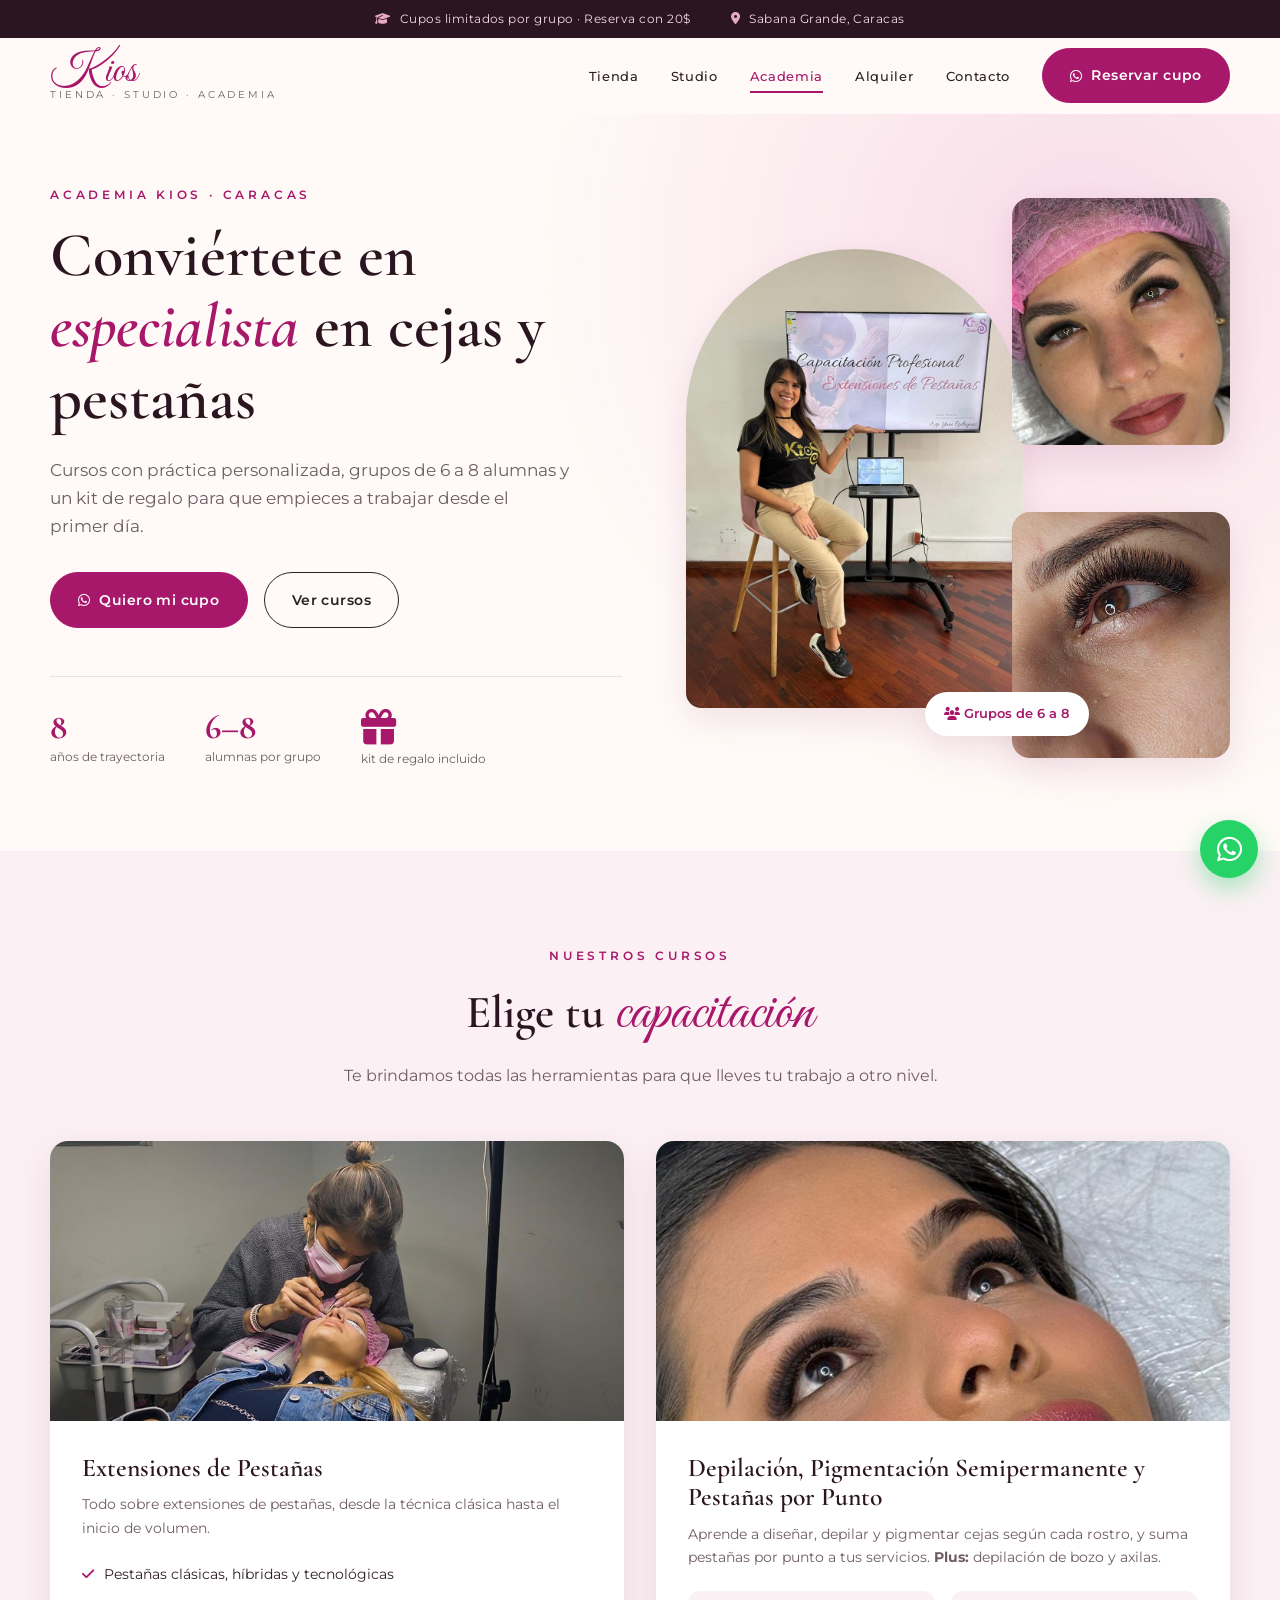
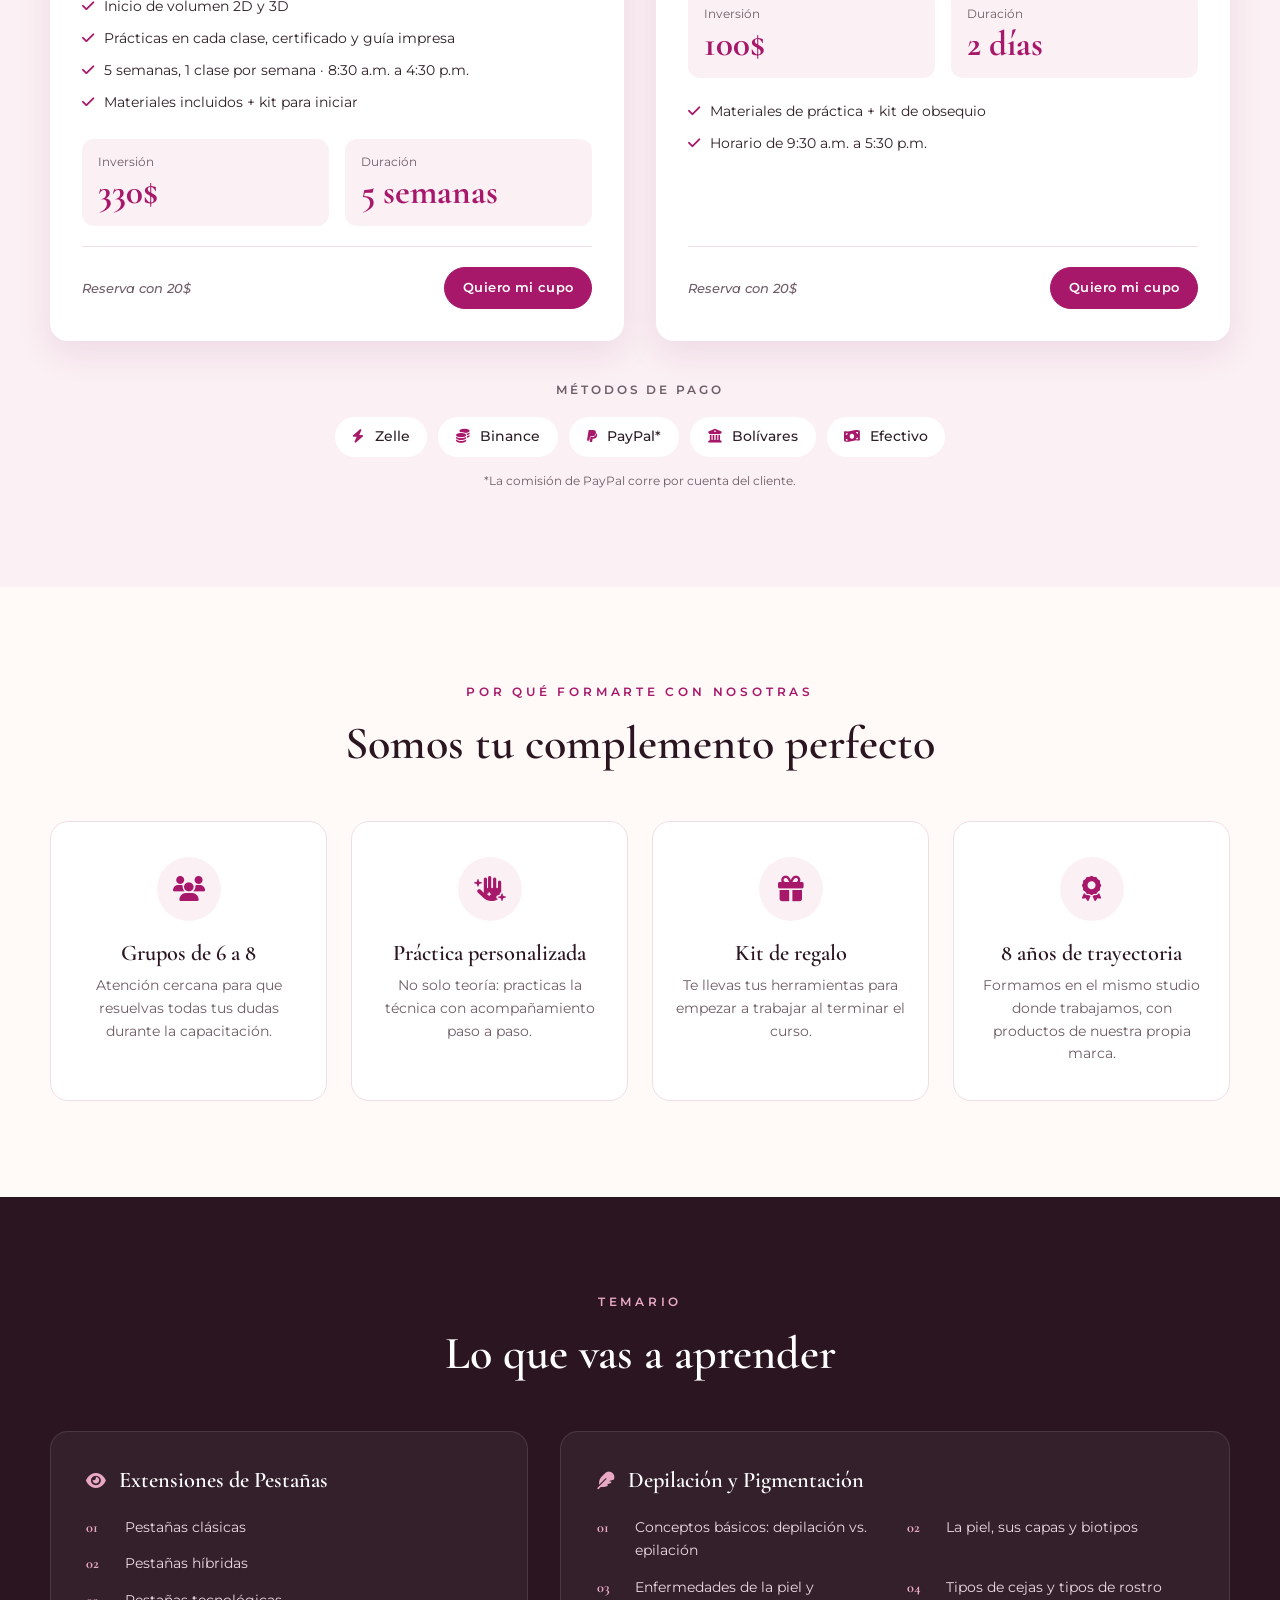
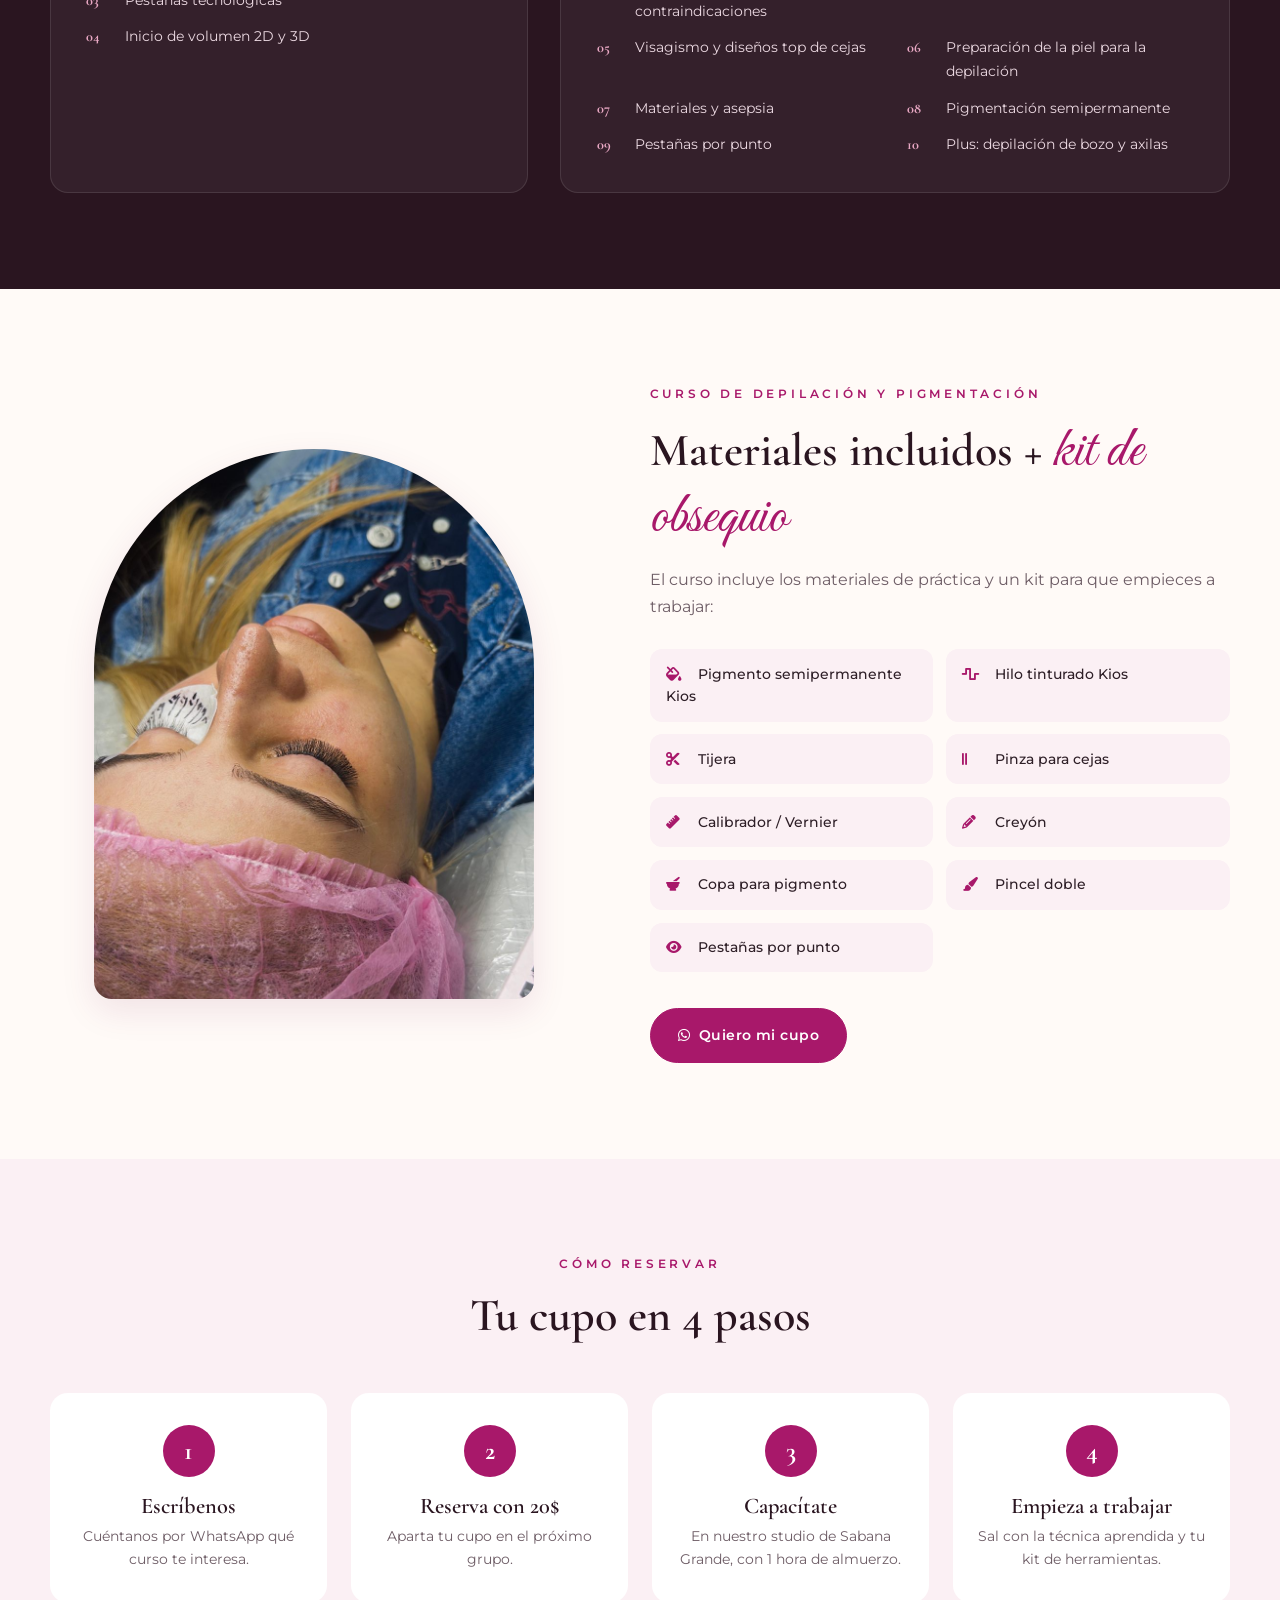
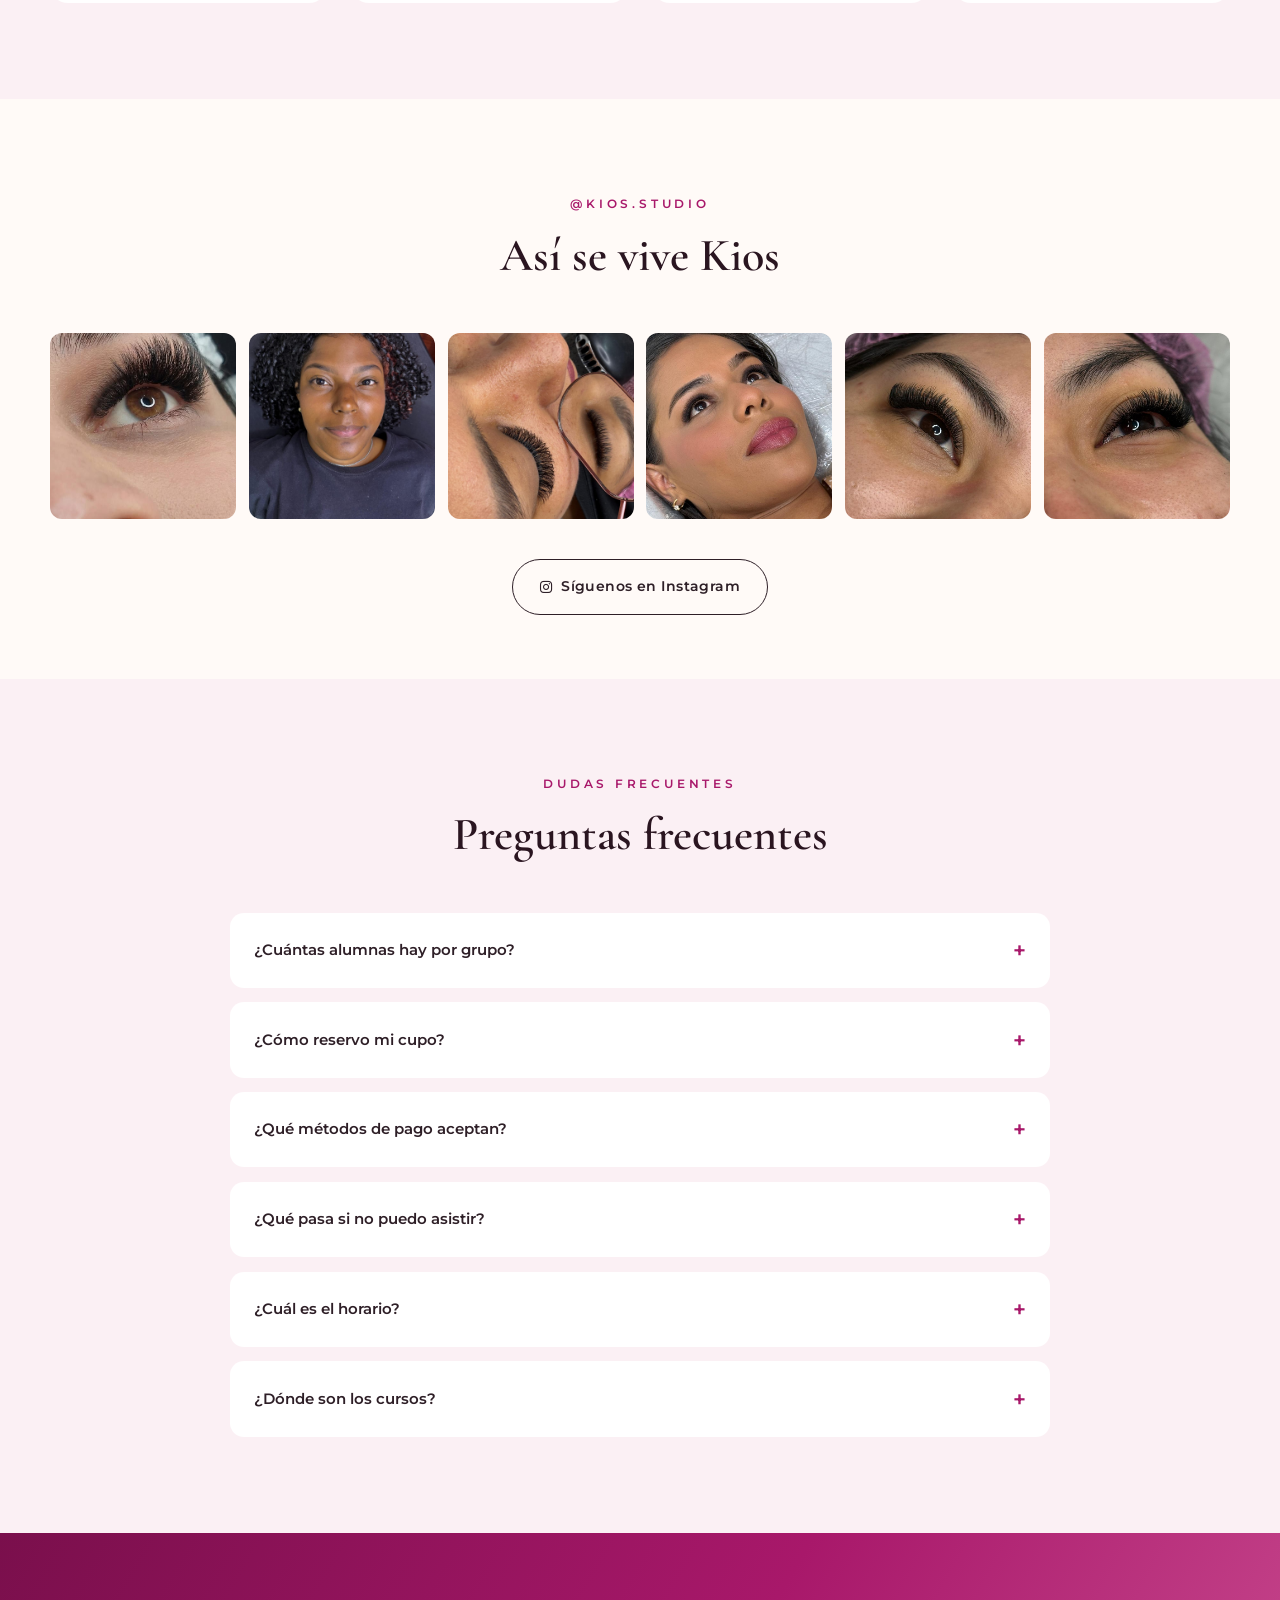
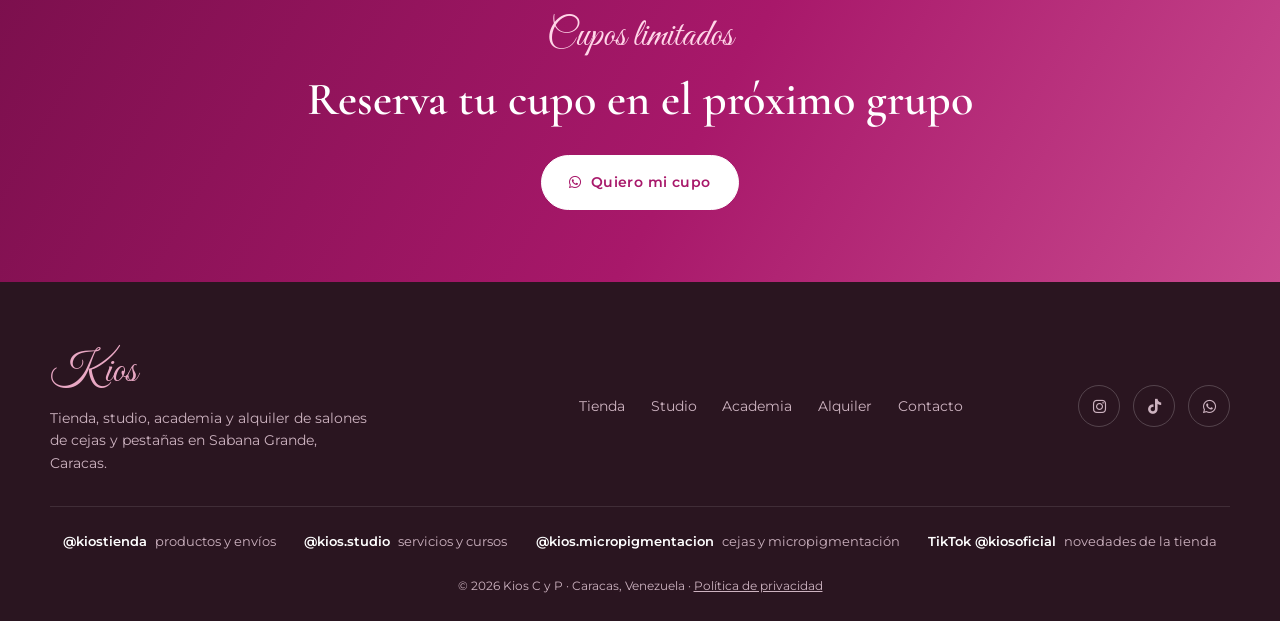
==== academia.html @ 14e06403 "Dividir la web por negocio: inicio distribuidor, tienda con catálogo, studio, academia y alquiler La" ====
<!DOCTYPE html>
<html lang="es">
<head>
  <meta charset="UTF-8" />
  <meta name="viewport" content="width=device-width, initial-scale=1.0" />
  <meta name="description" content="Academia Kios — Cursos de extensiones de pestañas, depilación y pigmentación semipermanente de cejas en Sabana Grande, Caracas. Grupos de 6 a 8 alumnas, práctica personalizada y kit de regalo." />
  <title>Academia Kios — Cursos de Cejas y Pestañas en Caracas</title>

  <!-- Google Fonts -->
  <link rel="preconnect" href="https://fonts.googleapis.com" />
  <link rel="preconnect" href="https://fonts.gstatic.com" crossorigin />
  <link href="https://fonts.googleapis.com/css2?family=Cormorant+Garamond:wght@500;600;700&family=Great+Vibes&family=Montserrat:wght@400;500;600;700&display=swap" rel="stylesheet" />

  <!-- Font Awesome -->
  <link rel="stylesheet" href="https://cdnjs.cloudflare.com/ajax/libs/font-awesome/6.5.0/css/all.min.css" />

  <link rel="stylesheet" href="css/styles.css" />
</head>
<body>

  <!-- ========== BARRA DE AVISO ========== -->
  <div class="topbar">
    <div class="container topbar__inner">
      <span><i class="fas fa-graduation-cap"></i> Cupos limitados por grupo · Reserva con 20$</span>
      <span class="topbar__hide-sm"><i class="fas fa-location-dot"></i> Sabana Grande, Caracas</span>
    </div>
  </div>

  <!-- ========== NAVBAR ========== -->
  <header class="navbar" id="navbar">
    <div class="container navbar__inner">
      <a href="index.html" class="navbar__logo" aria-label="Kios, ir al inicio">
        <span class="logo__word">Kios</span>
        <span class="logo__sub">Tienda · Studio · Academia</span>
      </a>

      <nav class="navbar__links" id="navLinks">
        <a href="tienda.html">Tienda</a>
        <a href="studio.html">Studio</a>
        <a href="academia.html" class="is-active">Academia</a>
        <a href="alquiler.html">Alquiler</a>
        <a href="index.html#contacto">Contacto</a>
      </nav>

      <a class="btn btn--primary navbar__cta" data-wa="los próximos cursos">
        <i class="fab fa-whatsapp"></i> <span>Reservar cupo</span>
      </a>

      <button class="navbar__burger" id="burger" aria-label="Abrir menú">
        <span></span><span></span><span></span>
      </button>
    </div>
  </header>

  <main>

    <!-- ========== HERO ========== -->
    <section class="hero" id="inicio">
      <div class="container hero__inner">
        <div class="hero__text reveal">
          <p class="eyebrow">Academia Kios · Caracas</p>
          <h1>Conviértete en <em>especialista</em> en cejas y pestañas</h1>
          <p class="hero__lead">Cursos con práctica personalizada, grupos de 6 a 8 alumnas y un kit de regalo para que empieces a trabajar desde el primer día.</p>
          <div class="hero__actions">
            <a class="btn btn--primary" data-wa="los próximos cursos"><i class="fab fa-whatsapp"></i> Quiero mi cupo</a>
            <a href="#cursos" class="btn btn--ghost">Ver cursos</a>
          </div>
          <ul class="hero__stats">
            <li><strong>8</strong><span>años de trayectoria</span></li>
            <li><strong>6–8</strong><span>alumnas por grupo</span></li>
            <li><strong><i class="fas fa-gift"></i></strong><span>kit de regalo incluido</span></li>
          </ul>
        </div>

        <div class="hero__media reveal">
          <img class="hero__img hero__img--main" src="assets/img/instructora.jpg" alt="Instructora de Kios en la capacitación profesional de extensiones de pestañas" />
          <img class="hero__img hero__img--top" src="assets/img/resultado-1.jpg" alt="Resultado de pestañas y cejas" />
          <img class="hero__img hero__img--bottom" src="assets/img/pestanas-1.jpg" alt="Extensiones de pestañas de volumen" />
          <span class="hero__badge"><i class="fas fa-users"></i> Grupos de 6 a 8</span>
        </div>
      </div>
    </section>

    <!-- ========== CURSOS ========== -->
    <section class="section section--blush" id="cursos">
      <div class="container">
        <div class="section__head reveal">
          <p class="eyebrow">Nuestros cursos</p>
          <h2>Elige tu <span class="script">capacitación</span></h2>
          <p class="section__lead">Te brindamos todas las herramientas para que lleves tu trabajo a otro nivel.</p>
        </div>

        <div class="courses">
          <article class="course reveal">
            <img src="assets/img/practica-pestanas.jpg" alt="Alumna practicando extensiones de pestañas" loading="lazy" />
            <div class="course__body">
              <h3>Extensiones de Pestañas</h3>
              <p>Todo sobre extensiones de pestañas, desde la técnica clásica hasta el inicio de volumen.</p>
              <ul class="checks">
                <li>Pestañas clásicas, híbridas y tecnológicas</li>
                <li>Inicio de volumen 2D y 3D</li>
                <li>Prácticas en cada clase, certificado y guía impresa</li>
                <li>5 semanas, 1 clase por semana · 8:30 a.m. a 4:30 p.m.</li>
                <li>Materiales incluidos + kit para iniciar</li>
              </ul>
              <div class="course__prices">
                <div><small>Inversión</small><strong>330$</strong></div>
                <div><small>Duración</small><strong>5 semanas</strong></div>
              </div>
              <div class="course__foot">
                <span class="price price--ask">Reserva con 20$</span>
                <a class="btn btn--primary btn--small" data-wa="el curso de Extensiones de Pestañas">Quiero mi cupo</a>
              </div>
            </div>
          </article>

          <article class="course reveal">
            <img src="assets/img/resultado-2.jpg" alt="Cejas diseñadas y pestañas por punto" loading="lazy" style="object-position: center 30%" />
            <div class="course__body">
              <h3>Depilación, Pigmentación Semipermanente y Pestañas por Punto</h3>
              <p>Aprende a diseñar, depilar y pigmentar cejas según cada rostro, y suma pestañas por punto a tus servicios. <strong>Plus:</strong> depilación de bozo y axilas.</p>
              <div class="course__prices">
                <div><small>Inversión</small><strong>100$</strong></div>
                <div><small>Duración</small><strong>2 días</strong></div>
              </div>
              <ul class="checks">
                <li>Materiales de práctica + kit de obsequio</li>
                <li>Horario de 9:30 a.m. a 5:30 p.m.</li>
              </ul>
              <div class="course__foot">
                <span class="price price--ask">Reserva con 20$</span>
                <a class="btn btn--primary btn--small" data-wa="el curso de Depilación, Pigmentación y Pestañas por punto">Quiero mi cupo</a>
              </div>
            </div>
          </article>
        </div>

        <div class="payments reveal">
          <p>Métodos de pago</p>
          <ul>
            <li><i class="fas fa-bolt"></i> Zelle</li>
            <li><i class="fas fa-coins"></i> Binance</li>
            <li><i class="fab fa-paypal"></i> PayPal*</li>
            <li><i class="fas fa-building-columns"></i> Bolívares</li>
            <li><i class="fas fa-money-bill-wave"></i> Efectivo</li>
          </ul>
          <small>*La comisión de PayPal corre por cuenta del cliente.</small>
        </div>
      </div>
    </section>

    <!-- ========== POR QUÉ KIOS ========== -->
    <section class="section" id="porque">
      <div class="container">
        <div class="section__head reveal">
          <p class="eyebrow">Por qué formarte con nosotras</p>
          <h2>Somos tu complemento perfecto</h2>
        </div>
        <div class="why">
          <div class="why__item reveal"><i class="fas fa-users"></i><h3>Grupos de 6 a 8</h3><p>Atención cercana para que resuelvas todas tus dudas durante la capacitación.</p></div>
          <div class="why__item reveal"><i class="fas fa-hand-sparkles"></i><h3>Práctica personalizada</h3><p>No solo teoría: practicas la técnica con acompañamiento paso a paso.</p></div>
          <div class="why__item reveal"><i class="fas fa-gift"></i><h3>Kit de regalo</h3><p>Te llevas tus herramientas para empezar a trabajar al terminar el curso.</p></div>
          <div class="why__item reveal"><i class="fas fa-award"></i><h3>8 años de trayectoria</h3><p>Formamos en el mismo studio donde trabajamos, con productos de nuestra propia marca.</p></div>
        </div>
      </div>
    </section>

    <!-- ========== TEMARIO ========== -->
    <section class="section section--dark" id="temario">
      <div class="container">
        <div class="section__head reveal">
          <p class="eyebrow">Temario</p>
          <h2>Lo que vas a aprender</h2>
        </div>

        <div class="syllabus">
          <div class="syllabus__col reveal">
            <h3><i class="fas fa-eye"></i> Extensiones de Pestañas</h3>
            <ol>
              <li>Pestañas clásicas</li>
              <li>Pestañas híbridas</li>
              <li>Pestañas tecnológicas</li>
              <li>Inicio de volumen 2D y 3D</li>
            </ol>
          </div>
          <div class="syllabus__col reveal">
            <h3><i class="fas fa-feather"></i> Depilación y Pigmentación</h3>
            <ol>
              <li>Conceptos básicos: depilación vs. epilación</li>
              <li>La piel, sus capas y biotipos</li>
              <li>Enfermedades de la piel y contraindicaciones</li>
              <li>Tipos de cejas y tipos de rostro</li>
              <li>Visagismo y diseños top de cejas</li>
              <li>Preparación de la piel para la depilación</li>
              <li>Materiales y asepsia</li>
              <li>Pigmentación semipermanente</li>
              <li>Pestañas por punto</li>
              <li>Plus: depilación de bozo y axilas</li>
            </ol>
          </div>
        </div>
      </div>
    </section>

    <!-- ========== KIT DE REGALO ========== -->
    <section class="section" id="kit">
      <div class="container split">
        <div class="split__media reveal">
          <img src="assets/img/pestanas-aplicacion.jpg" alt="Aplicación de extensiones de pestañas" loading="lazy" />
        </div>
        <div class="split__text reveal">
          <p class="eyebrow">Curso de Depilación y Pigmentación</p>
          <h2>Materiales incluidos + <span class="script">kit de obsequio</span></h2>
          <p class="section__lead">El curso incluye los materiales de práctica y un kit para que empieces a trabajar:</p>
          <ul class="kit">
            <li><i class="fas fa-fill-drip"></i> Pigmento semipermanente Kios</li>
            <li><i class="fas fa-wave-square"></i> Hilo tinturado Kios</li>
            <li><i class="fas fa-scissors"></i> Tijera</li>
            <li><i class="fas fa-grip-lines-vertical"></i> Pinza para cejas</li>
            <li><i class="fas fa-ruler"></i> Calibrador / Vernier</li>
            <li><i class="fas fa-pencil"></i> Creyón</li>
            <li><i class="fas fa-mortar-pestle"></i> Copa para pigmento</li>
            <li><i class="fas fa-paintbrush"></i> Pincel doble</li>
            <li><i class="fas fa-eye"></i> Pestañas por punto</li>
          </ul>
          <a class="btn btn--primary" data-wa="el curso de Depilación, Pigmentación y Pestañas por punto"><i class="fab fa-whatsapp"></i> Quiero mi cupo</a>
        </div>
      </div>
    </section>

    <!-- ========== CÓMO RESERVAR ========== -->
    <section class="section section--blush" id="reservar">
      <div class="container">
        <div class="section__head reveal">
          <p class="eyebrow">Cómo reservar</p>
          <h2>Tu cupo en 4 pasos</h2>
        </div>
        <ol class="steps">
          <li class="reveal"><span>1</span><h3>Escríbenos</h3><p>Cuéntanos por WhatsApp qué curso te interesa.</p></li>
          <li class="reveal"><span>2</span><h3>Reserva con 20$</h3><p>Aparta tu cupo en el próximo grupo.</p></li>
          <li class="reveal"><span>3</span><h3>Capacítate</h3><p>En nuestro studio de Sabana Grande, con 1 hora de almuerzo.</p></li>
          <li class="reveal"><span>4</span><h3>Empieza a trabajar</h3><p>Sal con la técnica aprendida y tu kit de herramientas.</p></li>
        </ol>
      </div>
    </section>

    <!-- ========== GALERÍA ========== -->
    <section class="section section--tight" id="galeria">
      <div class="container">
        <div class="section__head reveal">
          <p class="eyebrow">@kios.studio</p>
          <h2>Así se vive Kios</h2>
        </div>
        <div class="gallery">
          <img src="assets/img/pestanas-2.jpg" alt="Extensiones de pestañas de volumen" loading="lazy" />
          <img src="assets/img/resultado-cejas.jpg" alt="Resultado de diseño de cejas" loading="lazy" />
          <img src="assets/img/pestanas-espejo.jpg" alt="Clienta viendo su resultado en el espejo" loading="lazy" />
          <img src="assets/img/resultado-2.jpg" alt="Resultado de cejas y pestañas" loading="lazy" />
          <img src="assets/img/pestanas-3.jpg" alt="Extensiones de pestañas" loading="lazy" />
          <img src="assets/img/pestanas-4.jpg" alt="Extensiones de pestañas efecto natural" loading="lazy" />
        </div>
        <div class="gallery__cta reveal">
          <a href="https://www.instagram.com/kios.studio/" target="_blank" rel="noopener" class="btn btn--ghost"><i class="fab fa-instagram"></i> Síguenos en Instagram</a>
        </div>
      </div>
    </section>

    <!-- ========== FAQ ========== -->
    <section class="section section--blush" id="faq">
      <div class="container container--narrow">
        <div class="section__head reveal">
          <p class="eyebrow">Dudas frecuentes</p>
          <h2>Preguntas frecuentes</h2>
        </div>
        <div class="faq">
          <details class="reveal">
            <summary>¿Cuántas alumnas hay por grupo?</summary>
            <p>Trabajamos con grupos de 6 a 8 alumnas. Ambos cursos incluyen materiales y kit.</p>
          </details>
          <details class="reveal">
            <summary>¿Cómo reservo mi cupo?</summary>
            <p>Escríbenos por WhatsApp y aparta tu cupo con 20$.</p>
          </details>
          <details class="reveal">
            <summary>¿Qué métodos de pago aceptan?</summary>
            <p>Zelle, Binance, PayPal (la comisión corre por cuenta del cliente), bolívares y efectivo.</p>
          </details>
          <details class="reveal">
            <summary>¿Qué pasa si no puedo asistir?</summary>
            <p>Tu curso se reprograma para la próxima capacitación. No hay devoluciones de la reserva.</p>
          </details>
          <details class="reveal">
            <summary>¿Cuál es el horario?</summary>
            <p>Extensiones de pestañas: de 8:30 a.m. a 4:30 p.m. Depilación y pigmentación: de 9:30 a.m. a 5:30 p.m. Ambos con 1 hora de almuerzo.</p>
          </details>
          <details class="reveal">
            <summary>¿Dónde son los cursos?</summary>
            <p>En Kios Studio: Centro Profesional del Este, Piso 9, Ofic. 96, Sabana Grande, Caracas.</p>
          </details>
        </div>
      </div>
    </section>

    <!-- ========== CTA FINAL ========== -->
    <section class="promo">
      <div class="container promo__inner reveal">
        <p class="script">Cupos limitados</p>
        <h2>Reserva tu cupo en el próximo grupo</h2>
        <a class="btn btn--light" data-wa="los próximos cursos"><i class="fab fa-whatsapp"></i> Quiero mi cupo</a>
      </div>
    </section>

  </main>

  <!-- ========== FOOTER ========== -->
  <footer class="footer">
    <div class="container footer__inner">
      <div>
        <span class="logo__word logo__word--light">Kios</span>
        <p>Tienda, studio, academia y alquiler de salones de cejas y pestañas en Sabana Grande, Caracas.</p>
      </div>
      <nav class="footer__links">
        <a href="tienda.html">Tienda</a>
        <a href="studio.html">Studio</a>
        <a href="academia.html">Academia</a>
        <a href="alquiler.html">Alquiler</a>
        <a href="index.html#contacto">Contacto</a>
      </nav>
      <div class="footer__social">
        <a href="https://www.instagram.com/kiostienda/" target="_blank" rel="noopener" aria-label="Instagram de la tienda"><i class="fab fa-instagram"></i></a>
        <a href="https://www.tiktok.com/@kiosoficial" target="_blank" rel="noopener" aria-label="TikTok"><i class="fab fa-tiktok"></i></a>
        <a href="https://wa.me/582127624461" target="_blank" rel="noopener" aria-label="WhatsApp"><i class="fab fa-whatsapp"></i></a>
      </div>
    </div>
    <ul class="footer__accounts">
      <li><a href="https://www.instagram.com/kiostienda/" target="_blank" rel="noopener">@kiostienda</a> productos y envíos</li>
      <li><a href="https://www.instagram.com/kios.studio/" target="_blank" rel="noopener">@kios.studio</a> servicios y cursos</li>
      <li><a href="https://www.instagram.com/kios.micropigmentacion/" target="_blank" rel="noopener">@kios.micropigmentacion</a> cejas y micropigmentación</li>
      <li><a href="https://www.tiktok.com/@kiosoficial" target="_blank" rel="noopener">TikTok @kiosoficial</a> novedades de la tienda</li>
    </ul>
    <p class="footer__copy">© <span id="year"></span> Kios C y P · Caracas, Venezuela · <a href="privacidad.html">Política de privacidad</a></p>
  </footer>

  <!-- ========== WHATSAPP FLOTANTE ========== -->
  <a class="wa-float" data-wa="los próximos cursos" aria-label="Escríbenos por WhatsApp">
    <i class="fab fa-whatsapp"></i>
  </a>

  <script src="js/main.js"></script>
</body>
</html>
---- css/styles.css ----
/* ========== VARIABLES ========== */
:root {
  --magenta: #a8186a;
  --magenta-dark: #7a0f4c;
  --rosa: #e9a8c4;
  --blush: #fbf0f4;
  --crema: #fffaf7;
  --oro: #c4a062;
  --texto: #2e1f27;
  --gris: #6e5d66;
  --borde: #f0dde6;
  --oscuro: #2a1520;

  --font-title: 'Cormorant Garamond', Georgia, serif;
  --font-body: 'Montserrat', system-ui, sans-serif;
  --font-script: 'Great Vibes', cursive;

  --radius: 18px;
  --shadow: 0 12px 34px rgba(122, 15, 76, .10);
}

/* ========== BASE ========== */
*, *::before, *::after { box-sizing: border-box; margin: 0; padding: 0; }
html { scroll-behavior: smooth; scroll-padding-top: 90px; }
body { font-family: var(--font-body); color: var(--texto); background: var(--crema); line-height: 1.65; font-size: 15px; overflow-x: hidden; }
img { max-width: 100%; display: block; }
a { color: inherit; text-decoration: none; cursor: pointer; }
ul { list-style: none; }

.container { width: min(1180px, 100% - 32px); margin-inline: auto; }
.container--narrow { width: min(820px, 100% - 32px); }

h1, h2, h3 { font-family: var(--font-title); font-weight: 600; line-height: 1.15; color: var(--oscuro); }
h1 { font-size: clamp(2.4rem, 5vw, 3.9rem); }
h2 { font-size: clamp(2rem, 3.6vw, 2.9rem); }
h3 { font-size: 1.4rem; }
h1 em { font-style: italic; color: var(--magenta); }

.eyebrow { font-size: .74rem; font-weight: 600; letter-spacing: .32em; text-transform: uppercase; color: var(--magenta); margin-bottom: .9rem; }
.script { font-family: var(--font-script); font-weight: 400; color: var(--magenta); font-size: 1.25em; }

/* ========== BOTONES ========== */
.btn { display: inline-flex; align-items: center; justify-content: center; gap: .55rem; padding: .95rem 1.7rem; border-radius: 999px; font-weight: 600; font-size: .88rem; letter-spacing: .03em; border: 1.5px solid var(--magenta); color: var(--magenta); background: transparent; transition: all .25s ease; white-space: nowrap; }
.btn:hover { background: var(--magenta); color: #fff; }
.btn--primary { background: var(--magenta); color: #fff; }
.btn--primary:hover { background: var(--magenta-dark); border-color: var(--magenta-dark); }
.btn--ghost { border-color: var(--texto); color: var(--texto); }
.btn--ghost:hover { background: var(--texto); border-color: var(--texto); }
.btn--light { background: #fff; color: var(--magenta); border-color: #fff; }
.btn--light:hover { background: transparent; color: #fff; }
.btn--small { padding: .6rem 1.1rem; font-size: .8rem; }

/* ========== TOPBAR ========== */
.topbar { background: var(--oscuro); color: #f6dbe7; font-size: .76rem; letter-spacing: .04em; }
.topbar__inner { display: flex; justify-content: center; gap: 2.5rem; padding: .55rem 0; }
.topbar i { color: var(--rosa); margin-right: .35rem; }

/* ========== NAVBAR ========== */
.navbar { position: sticky; top: 0; z-index: 50; background: rgba(255, 250, 247, .92); backdrop-filter: blur(10px); transition: box-shadow .3s; }
.navbar.is-scrolled { box-shadow: 0 6px 24px rgba(42, 21, 32, .08); }
.navbar__inner { display: flex; align-items: center; gap: 2rem; height: 76px; }
.navbar__logo { display: flex; flex-direction: column; line-height: 1; }
.logo__word { font-family: var(--font-script); font-size: 2.6rem; color: var(--magenta); }
.logo__word--light { color: var(--rosa); }
.logo__sub { font-size: .6rem; letter-spacing: .3em; text-transform: uppercase; color: var(--gris); margin-top: -.2rem; }
.navbar__links { display: flex; gap: 2rem; margin-left: auto; }
.navbar__links a { font-size: .84rem; font-weight: 500; letter-spacing: .05em; position: relative; }
.navbar__links a::after { content: ''; position: absolute; left: 0; bottom: -6px; width: 0; height: 1.5px; background: var(--magenta); transition: width .25s; }
.navbar__links a:hover::after { width: 100%; }
.navbar__burger { display: none; background: none; border: 0; cursor: pointer; padding: 6px; }
.navbar__burger span { display: block; width: 24px; height: 2px; background: var(--texto); margin: 5px 0; transition: .3s; }

/* ========== HERO ========== */
.hero { padding: 4.5rem 0 5rem; background: radial-gradient(circle at 85% 20%, #f8dce8 0, transparent 45%), var(--crema); }
.hero__inner { display: grid; grid-template-columns: 1.05fr 1fr; gap: 4rem; align-items: center; }
.hero__lead { font-size: 1.05rem; color: var(--gris); margin: 1.4rem 0 2rem; max-width: 520px; }
.hero__actions { display: flex; gap: 1rem; flex-wrap: wrap; }
.hero__stats { display: flex; gap: 2.5rem; margin-top: 3rem; padding-top: 2rem; border-top: 1px solid var(--borde); }
.hero__stats strong { display: block; font-family: var(--font-title); font-size: 2.2rem; color: var(--magenta); line-height: 1; }
.hero__stats span { font-size: .78rem; color: var(--gris); }

.hero__media { position: relative; height: 560px; }
.hero__img { position: absolute; object-fit: cover; border-radius: var(--radius); box-shadow: var(--shadow); }
.hero__img--main { width: 62%; height: 82%; left: 0; top: 9%; border-radius: 200px 200px var(--radius) var(--radius); }
.hero__img--top { width: 40%; height: 44%; right: 0; top: 0; }
.hero__img--bottom { width: 40%; height: 44%; right: 0; bottom: 0; }
.hero__badge { position: absolute; left: 44%; bottom: 4%; background: #fff; padding: .7rem 1.2rem; border-radius: 999px; font-weight: 600; font-size: .82rem; box-shadow: var(--shadow); color: var(--magenta); }

/* ========== SECCIONES ========== */
.section { padding: 6rem 0; }
.section--tight { padding-bottom: 4rem; }
.section--blush { background: var(--blush); }
.section--dark { background: var(--oscuro); color: #ecd9e2; }
.section--dark h2, .section--dark h3 { color: #fff; }
.section--dark .eyebrow { color: var(--rosa); }
.section__head { text-align: center; max-width: 680px; margin: 0 auto 3.2rem; }
.section__lead { color: var(--gris); margin-top: 1rem; font-size: 1rem; }
.section--dark .section__lead { color: #cdb3c0; }

/* ========== PROMO / CTA ========== */
.promo { background: linear-gradient(120deg, var(--magenta-dark), var(--magenta) 55%, #c94a8f); color: #fff; padding: 4.5rem 0; text-align: center; }
.promo .script { color: #ffd6e8; font-size: 2.4rem; }
.promo h2 { color: #fff; margin: .3rem 0 1.8rem; }

/* ========== SPLIT (kit) ========== */
.split { display: grid; grid-template-columns: 1fr 1.1fr; gap: 4.5rem; align-items: center; }
.split__media img { width: 100%; max-width: 440px; margin-inline: auto; aspect-ratio: 4 / 5; object-fit: cover; border-radius: 220px 220px var(--radius) var(--radius); box-shadow: var(--shadow); object-position: center 15%; }
.split__text .section__lead { margin-bottom: 1.8rem; }

.kit { display: grid; grid-template-columns: repeat(2, 1fr); gap: .8rem; margin-bottom: 2.2rem; }
.kit li { background: var(--blush); border-radius: 12px; padding: .85rem 1rem; font-weight: 500; font-size: .86rem; }
.kit i { color: var(--magenta); width: 22px; margin-right: .4rem; }

/* ========== CURSOS ========== */
.courses { display: grid; grid-template-columns: repeat(2, 1fr); gap: 2rem; }
.course { background: #fff; border-radius: var(--radius); overflow: hidden; display: flex; flex-direction: column; box-shadow: var(--shadow); }
.course img { width: 100%; height: 280px; object-fit: cover; }
.course__body { padding: 2rem; display: flex; flex-direction: column; flex: 1; }
.course__body h3 { font-size: 1.6rem; }
.course__body > p { margin: .7rem 0 1.3rem; font-size: .9rem; color: var(--gris); }
.checks { display: grid; gap: .5rem; margin-bottom: 1.5rem; font-size: .88rem; }
.checks li::before { content: '\f00c'; font-family: 'Font Awesome 6 Free'; font-weight: 900; color: var(--magenta); margin-right: .6rem; }
.course__prices { display: flex; gap: 1rem; margin-bottom: 1.3rem; }
.course__prices div { flex: 1; background: var(--blush); border-radius: 12px; padding: .9rem 1rem; }
.course__prices small { display: block; font-size: .74rem; color: var(--gris); }
.course__prices strong { font-family: var(--font-title); font-size: 2.2rem; color: var(--magenta); line-height: 1.1; }
.course__foot { margin-top: auto; display: flex; align-items: center; justify-content: space-between; gap: 1rem; padding-top: 1.2rem; border-top: 1px solid var(--borde); }
.price--ask { font-weight: 500; color: var(--gris); font-size: .84rem; font-style: italic; }

.payments { margin-top: 2.5rem; text-align: center; }
.payments p { font-size: .74rem; font-weight: 600; letter-spacing: .25em; text-transform: uppercase; color: var(--gris); margin-bottom: 1rem; }
.payments ul { display: flex; flex-wrap: wrap; justify-content: center; gap: .7rem; }
.payments li { background: #fff; border-radius: 999px; padding: .55rem 1.1rem; font-size: .85rem; font-weight: 500; }
.payments i { color: var(--magenta); margin-right: .4rem; }
.payments small { display: block; margin-top: .9rem; font-size: .76rem; color: var(--gris); }

/* ========== TEMARIO ========== */
.syllabus { display: grid; grid-template-columns: 1fr 1.4fr; gap: 2rem; }
.syllabus__col { background: rgba(255, 255, 255, .05); border: 1px solid rgba(255, 255, 255, .1); border-radius: var(--radius); padding: 2.2rem; }
.syllabus__col h3 { margin-bottom: 1.4rem; }
.syllabus__col h3 i { color: var(--rosa); font-size: 1.1rem; margin-right: .5rem; }
.syllabus ol { counter-reset: tema; display: grid; gap: .8rem; list-style: none; }
.syllabus__col:last-child ol { grid-template-columns: repeat(2, 1fr); column-gap: 1.5rem; }
.syllabus li { counter-increment: tema; display: flex; gap: .8rem; font-size: .9rem; }
.syllabus li::before { content: counter(tema, decimal-leading-zero); font-family: var(--font-title); font-weight: 700; color: var(--rosa); min-width: 1.6rem; }

/* ========== PASOS ========== */
.steps { display: grid; grid-template-columns: repeat(4, 1fr); gap: 1.5rem; list-style: none; }
.steps li { background: #fff; border-radius: var(--radius); padding: 2rem 1.5rem; text-align: center; }
.steps span { display: grid; place-items: center; width: 52px; height: 52px; margin: 0 auto 1rem; border-radius: 50%; background: var(--magenta); color: #fff; font-family: var(--font-title); font-size: 1.6rem; font-weight: 700; }
.steps h3 { margin-bottom: .4rem; }
.steps p { font-size: .86rem; color: var(--gris); }

/* ========== TAMBIÉN EN KIOS ========== */
#tambien .section__head { margin-bottom: 1.6rem; }
.extras { display: grid; grid-template-columns: repeat(3, 1fr); gap: 1.2rem; }
.extra { display: flex; gap: 1rem; align-items: center; padding: 1.3rem 1.4rem; border: 1px solid var(--borde); border-radius: var(--radius); background: #fff; transition: border-color .25s; }
.extra:hover { border-color: var(--magenta); }
.extra i { font-size: 1.3rem; color: var(--magenta); }
.extra h3 { font-size: 1.15rem; }
.extra p { font-size: .8rem; color: var(--gris); }

/* ========== POR QUÉ ========== */
.why { display: grid; grid-template-columns: repeat(4, 1fr); gap: 1.5rem; }
.why__item { text-align: center; padding: 2.2rem 1.4rem; border: 1px solid var(--borde); border-radius: var(--radius); background: #fff; }
.why__item i { font-size: 1.6rem; color: var(--magenta); background: var(--blush); width: 64px; height: 64px; display: grid; place-items: center; border-radius: 50%; margin: 0 auto 1.2rem; }
.why__item h3 { margin-bottom: .5rem; }
.why__item p { font-size: .86rem; color: var(--gris); }

/* ========== GALERÍA ========== */
.gallery { display: grid; grid-template-columns: repeat(6, 1fr); gap: .8rem; }
.gallery img { width: 100%; aspect-ratio: 1; object-fit: cover; border-radius: 12px; transition: opacity .3s; }
.gallery img:hover { opacity: .85; }
.gallery__cta { text-align: center; margin-top: 2.5rem; }

/* ========== FAQ ========== */
.faq { display: grid; gap: .9rem; }
.faq details { background: #fff; border-radius: 14px; padding: 1.2rem 1.5rem; }
.faq summary { cursor: pointer; font-weight: 600; list-style: none; display: flex; justify-content: space-between; align-items: center; gap: 1rem; }
.faq summary::-webkit-details-marker { display: none; }
.faq summary::after { content: '+'; font-size: 1.4rem; color: var(--magenta); transition: transform .3s; }
.faq details[open] summary::after { transform: rotate(45deg); }
.faq details p { margin-top: .8rem; color: var(--gris); font-size: .9rem; }

/* ========== ALQUILER ========== */
.rental { display: grid; grid-template-columns: 1fr 1.35fr; gap: 3rem; align-items: start; }
.rental__side img { width: 100%; aspect-ratio: 16 / 9; object-fit: cover; border-radius: var(--radius); margin-bottom: 1rem; box-shadow: var(--shadow); }
.rental__label { font-size: .74rem; font-weight: 600; letter-spacing: .25em; text-transform: uppercase; color: var(--magenta); margin: 1.5rem 0 .9rem; }
.rental__includes { display: grid; grid-template-columns: repeat(2, 1fr); gap: .6rem .8rem; font-size: .88rem; }
.rental__includes i { color: var(--magenta); width: 22px; margin-right: .3rem; }
.rental__side small { display: block; margin-top: .9rem; font-size: .75rem; color: var(--gris); }
.rates { background: #fff; border-radius: var(--radius); padding: .6rem 1.8rem 1.2rem; box-shadow: var(--shadow); }
.rates__group { font-size: .72rem; font-weight: 600; letter-spacing: .22em; text-transform: uppercase; color: var(--magenta); margin: 1.3rem 0 .3rem; }
.rate { display: flex; align-items: center; justify-content: space-between; gap: 1rem; padding: .7rem 0; border-bottom: 1px solid var(--borde); transition: color .2s; }
.rate strong { display: block; font-size: .95rem; font-weight: 600; }
.rate span { font-size: .78rem; color: var(--gris); }
.rate b { font-family: var(--font-title); font-size: 1.6rem; color: var(--magenta); white-space: nowrap; }
.rate:hover strong { color: var(--magenta); }
.rental__terms { margin-top: 2.5rem; }
.rental__terms ul { display: grid; gap: .55rem; margin-top: 1rem; font-size: .88rem; color: var(--gris); }
.rental__terms strong { color: var(--texto); }

/* ========== CONTACTO ========== */
.contact { display: grid; grid-template-columns: 1fr 1.1fr; gap: 4rem; align-items: center; }
.contact__list { display: grid; gap: 1.4rem; margin: 2rem 0 2.2rem; }
.contact__list li { display: flex; gap: 1rem; }
.contact__list i { color: var(--magenta); font-size: 1.15rem; width: 24px; margin-top: .2rem; }
.contact__list strong { display: block; font-size: .78rem; letter-spacing: .12em; text-transform: uppercase; }
.contact__list span, .contact__list a { display: block; color: var(--gris); font-size: .92rem; }
.contact__list a:hover { color: var(--magenta); }
.contact__map iframe { width: 100%; height: 460px; border: 0; border-radius: var(--radius); box-shadow: var(--shadow); }

/* ========== FOOTER ========== */
.footer { background: var(--oscuro); color: #cdb3c0; padding: 3.5rem 0 1.5rem; }
.footer__inner { display: grid; grid-template-columns: 1.5fr 2fr auto; gap: 2rem; align-items: center; padding-bottom: 2rem; border-bottom: 1px solid rgba(255, 255, 255, .1); }
.footer__inner p { font-size: .85rem; max-width: 320px; }
.footer__links { display: flex; flex-wrap: wrap; gap: 1.6rem; justify-content: center; font-size: .85rem; }
.footer__links a:hover { color: #fff; }
.footer__social { display: flex; gap: .8rem; }
.footer__social a { width: 42px; height: 42px; display: grid; place-items: center; border-radius: 50%; border: 1px solid rgba(255, 255, 255, .2); transition: .25s; }
.footer__social a:hover { background: var(--magenta); border-color: var(--magenta); color: #fff; }
.footer__copy { text-align: center; font-size: .78rem; padding-top: 1.5rem; }
.footer__copy a { text-decoration: underline; }

.footer__accounts { display: flex; flex-wrap: wrap; justify-content: center; gap: .5rem 1.8rem; padding-top: 1.5rem; font-size: .8rem; }
.footer__accounts a { color: #fff; font-weight: 600; margin-right: .3rem; }
.footer__accounts a:hover { color: var(--rosa); }

/* ========== MENÚ: PÁGINA ACTIVA ========== */
.navbar__links a.is-active { color: var(--magenta); }
.navbar__links a.is-active::after { width: 100%; }

/* ========== INICIO: DISTRIBUIDOR ========== */
.home-hero { padding: 4.5rem 0 3rem; text-align: center; background: radial-gradient(circle at 85% 10%, #f8dce8 0, transparent 45%), var(--crema); }
.home-hero h1 { max-width: 860px; margin-inline: auto; }
.home-hero .hero__lead { margin-inline: auto; max-width: 640px; }
.doors-wrap { padding: 0 0 5rem; }
.doors { display: grid; grid-template-columns: repeat(4, 1fr); gap: 1.4rem; }
.door { background: #fff; border-radius: var(--radius); overflow: hidden; box-shadow: var(--shadow); display: flex; flex-direction: column; transition: transform .3s; }
.door:hover { transform: translateY(-6px); }
.door img { width: 100%; aspect-ratio: 4 / 5; object-fit: cover; }
.door__body { padding: 1.5rem 1.4rem 1.7rem; display: flex; flex-direction: column; flex: 1; }
.door__body .eyebrow { margin-bottom: .4rem; font-size: .66rem; }
.door__body h2 { font-size: 2.1rem; }
.door__body p:not(.eyebrow) { font-size: .86rem; color: var(--gris); margin: .5rem 0 1.2rem; }
.door__cta { margin-top: auto; font-weight: 600; font-size: .85rem; color: var(--magenta); }
.door:hover .door__cta i { transform: translateX(4px); }
.door__cta i { transition: transform .25s; margin-left: .3rem; }

/* ========== CABECERA DE PÁGINA INTERNA ========== */
.page-hero { padding: 4rem 0; background: radial-gradient(circle at 85% 20%, #f8dce8 0, transparent 45%), var(--crema); }
.page-hero__inner { display: grid; grid-template-columns: 1.1fr 1fr; gap: 4rem; align-items: center; }
.page-hero__img { width: 100%; max-width: 420px; margin-inline: auto; aspect-ratio: 4 / 5; object-fit: cover; border-radius: 210px 210px var(--radius) var(--radius); box-shadow: var(--shadow); }
.page-first { padding-top: 4rem; }
.h2 { font-size: clamp(2rem, 3.6vw, 2.9rem); }

/* ========== SERVICIOS DEL STUDIO ========== */
.services { display: grid; grid-template-columns: repeat(3, 1fr); gap: 1.4rem; }
.service { background: #fff; border-radius: var(--radius); padding: 2rem 1.6rem; display: flex; flex-direction: column; align-items: flex-start; }
.service > i { font-size: 1.4rem; color: var(--magenta); background: var(--blush); width: 58px; height: 58px; display: grid; place-items: center; border-radius: 50%; margin-bottom: 1.1rem; }
.service p { font-size: .88rem; color: var(--gris); margin: .4rem 0 1.4rem; }
.service .btn { margin-top: auto; }

.steps--3 { grid-template-columns: repeat(3, 1fr); }

/* ========== WHATSAPP FLOTANTE ========== */
.wa-float { position: fixed; right: 22px; bottom: 22px; z-index: 60; width: 58px; height: 58px; border-radius: 50%; background: #25d366; color: #fff; display: grid; place-items: center; font-size: 1.8rem; box-shadow: 0 10px 25px rgba(37, 211, 102, .4); transition: transform .25s; }
.wa-float:hover { transform: scale(1.08); }

/* ========== ANIMACIÓN ========== */
.reveal { opacity: 0; transform: translateY(26px); transition: opacity .8s ease, transform .8s ease; }
.reveal.is-visible { opacity: 1; transform: none; }

/* ========== RESPONSIVE ========== */
@media (max-width: 1100px) {
  .why, .steps { grid-template-columns: repeat(2, 1fr); }
  .doors { grid-template-columns: repeat(2, 1fr); }
  .door img { aspect-ratio: 16 / 10; }
  .services { grid-template-columns: repeat(2, 1fr); }
}

@media (max-width: 900px) {
  .navbar__links { position: fixed; inset: 76px 0 auto 0; flex-direction: column; gap: 0; background: var(--crema); padding: 1rem 16px 1.5rem; box-shadow: 0 16px 30px rgba(42, 21, 32, .1); transform: translateY(-120%); opacity: 0; transition: .35s; margin: 0; z-index: -1; }
  .navbar__links.is-open { transform: none; opacity: 1; }
  .navbar__links a { padding: .9rem 0; border-bottom: 1px solid var(--borde); }
  .navbar__cta { margin-left: auto; }
  .navbar__burger { display: block; }

  .hero__inner, .split, .contact, .syllabus, .courses, .extras, .rental, .page-hero__inner { grid-template-columns: 1fr; gap: 2rem; }
  .steps--3 { grid-template-columns: 1fr; }
  .hero__inner, .split, .contact { gap: 3rem; }
  .hero__media { height: 440px; }
  .gallery { grid-template-columns: repeat(3, 1fr); }
  .footer__inner { grid-template-columns: 1fr; text-align: center; justify-items: center; }
}

@media (max-width: 600px) {
  body { font-size: 14.5px; }
  .topbar__hide-sm { display: none; }
  .navbar__cta span { display: none; }
  .navbar__cta { padding: .7rem .9rem; }
  .logo__sub { font-size: .5rem; letter-spacing: .2em; white-space: nowrap; }
  .section { padding: 4.2rem 0; }
  .hero { padding: 3rem 0 4rem; }
  .hero__stats { gap: 1.4rem; }
  .hero__stats strong { font-size: 1.8rem; }
  .hero__media { height: 360px; }
  .hero__badge { left: auto; right: 4%; bottom: 47%; }
  .steps { grid-template-columns: 1fr; }
  .why { gap: .8rem; }
  .why__item { padding: 1.4rem .9rem; }
  .why__item p { font-size: .78rem; }
  .kit { grid-template-columns: 1fr 1fr; gap: .6rem; }
  .kit li { font-size: .8rem; padding: .8rem; }
  .course img { height: 220px; }
  .course__prices strong { font-size: 1.75rem; white-space: nowrap; }
  .course__body, .syllabus__col { padding: 1.4rem; }
  .course__foot { flex-direction: column; align-items: stretch; }
  .syllabus__col:last-child ol { grid-template-columns: 1fr; }
  .contact__map iframe { height: 320px; }
  .rates { padding: .4rem 1.1rem 1rem; }
  .doors, .services, .steps--3 { grid-template-columns: 1fr; }
  .home-hero { padding: 3rem 0 2.2rem; }
  .doors-wrap { padding-bottom: 3.5rem; }
  .footer__accounts { flex-direction: column; align-items: center; text-align: center; }
}
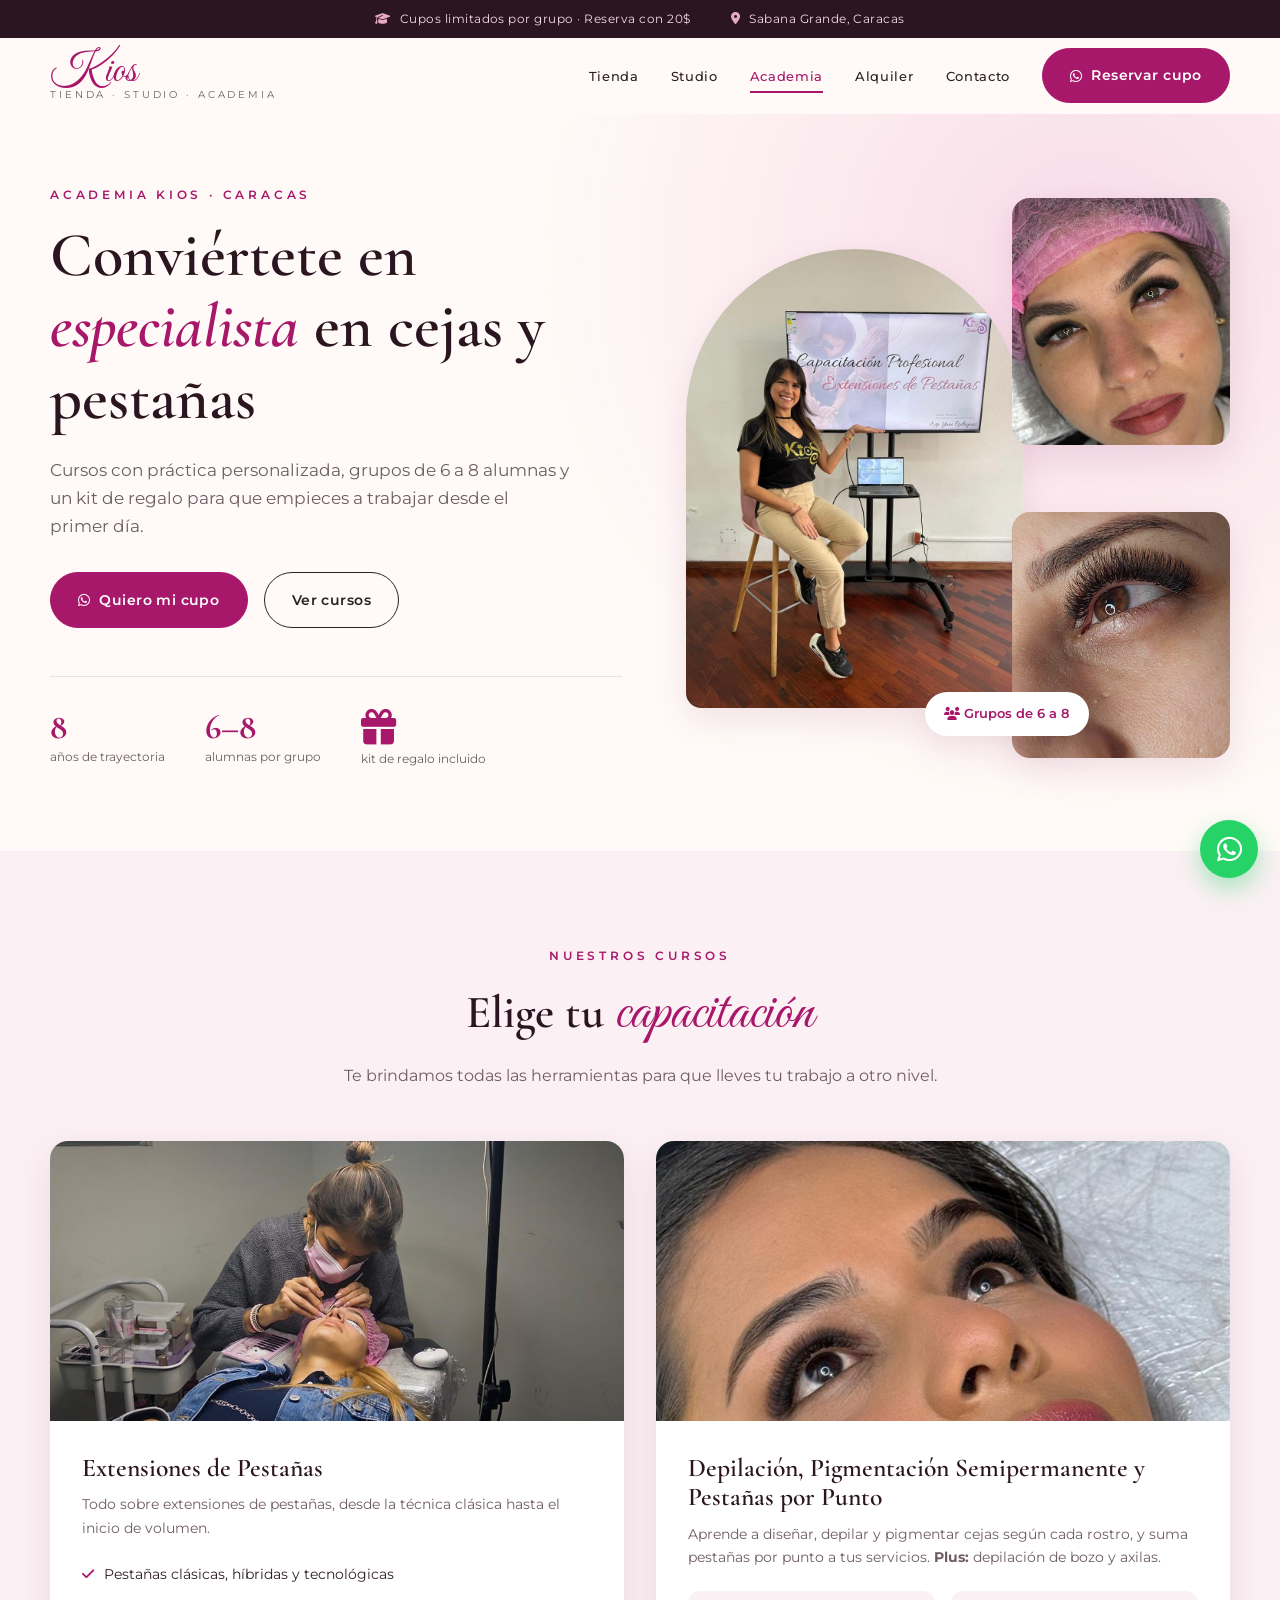
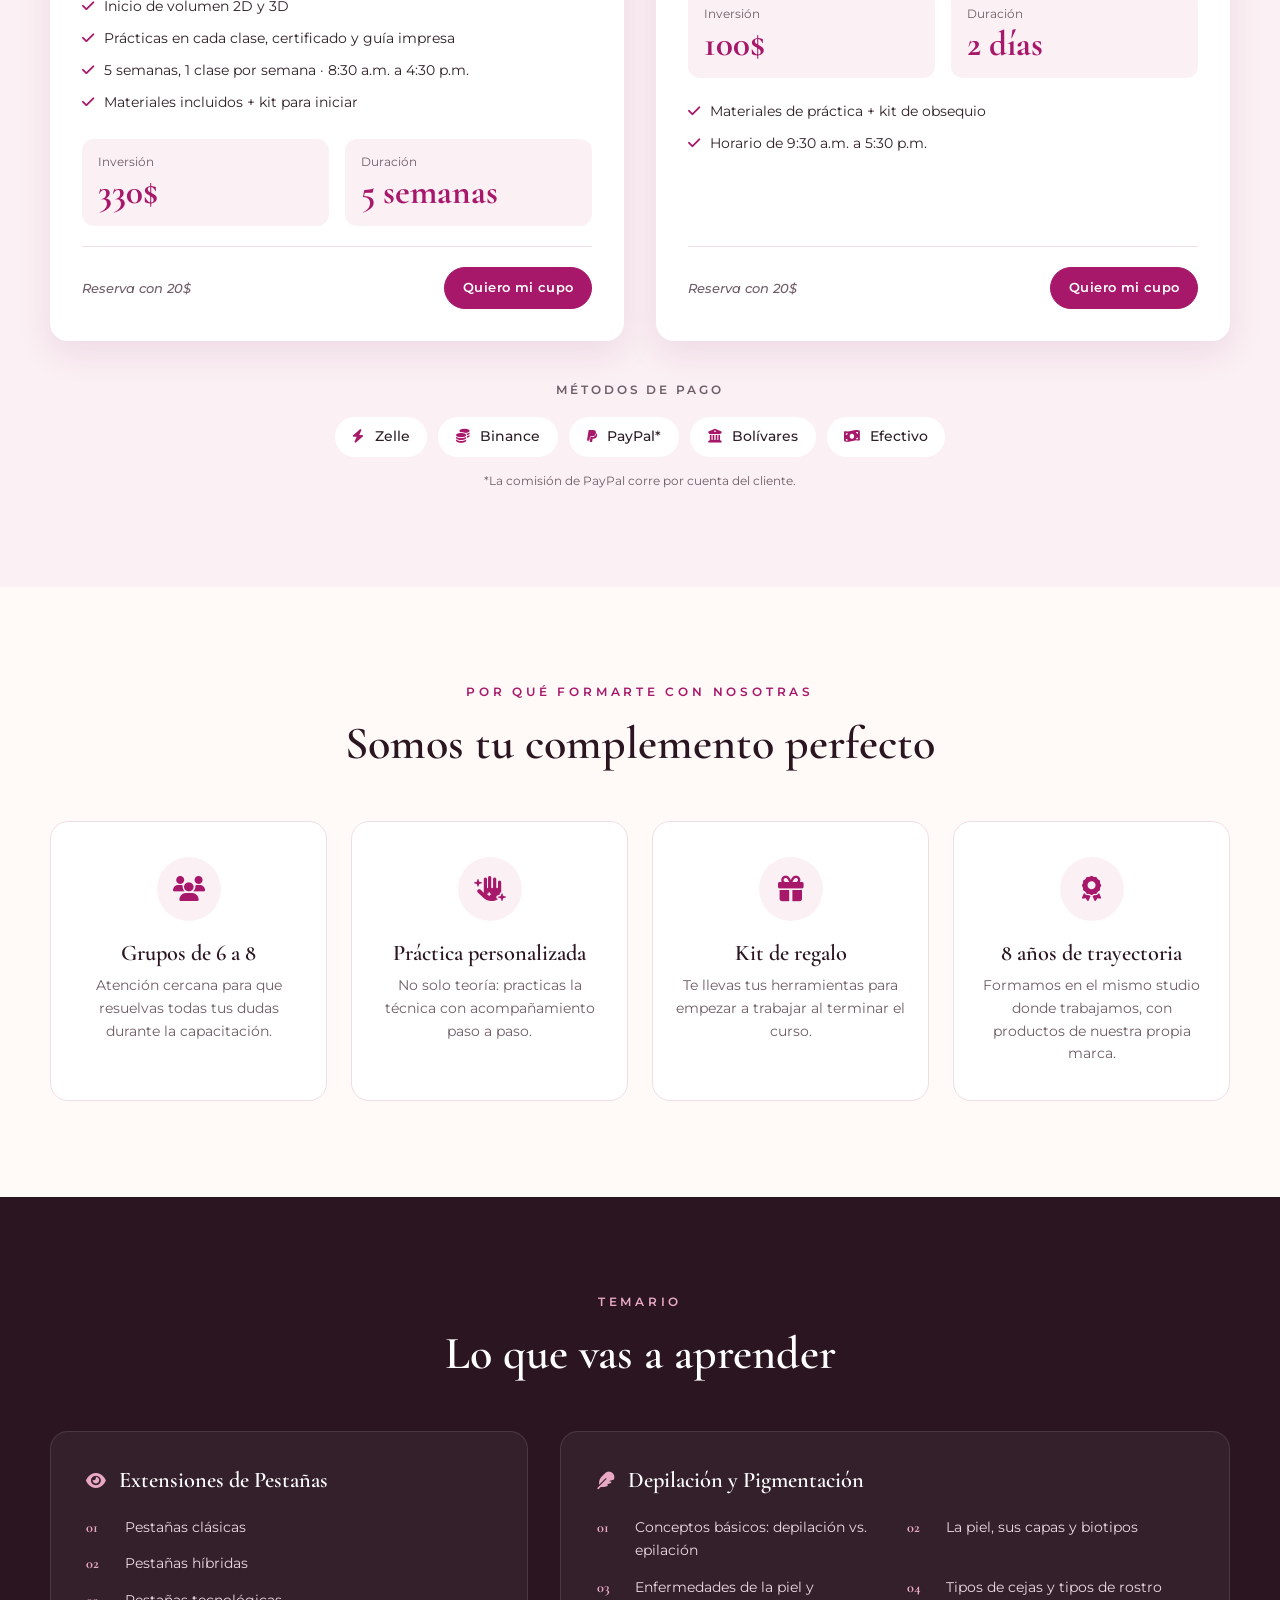
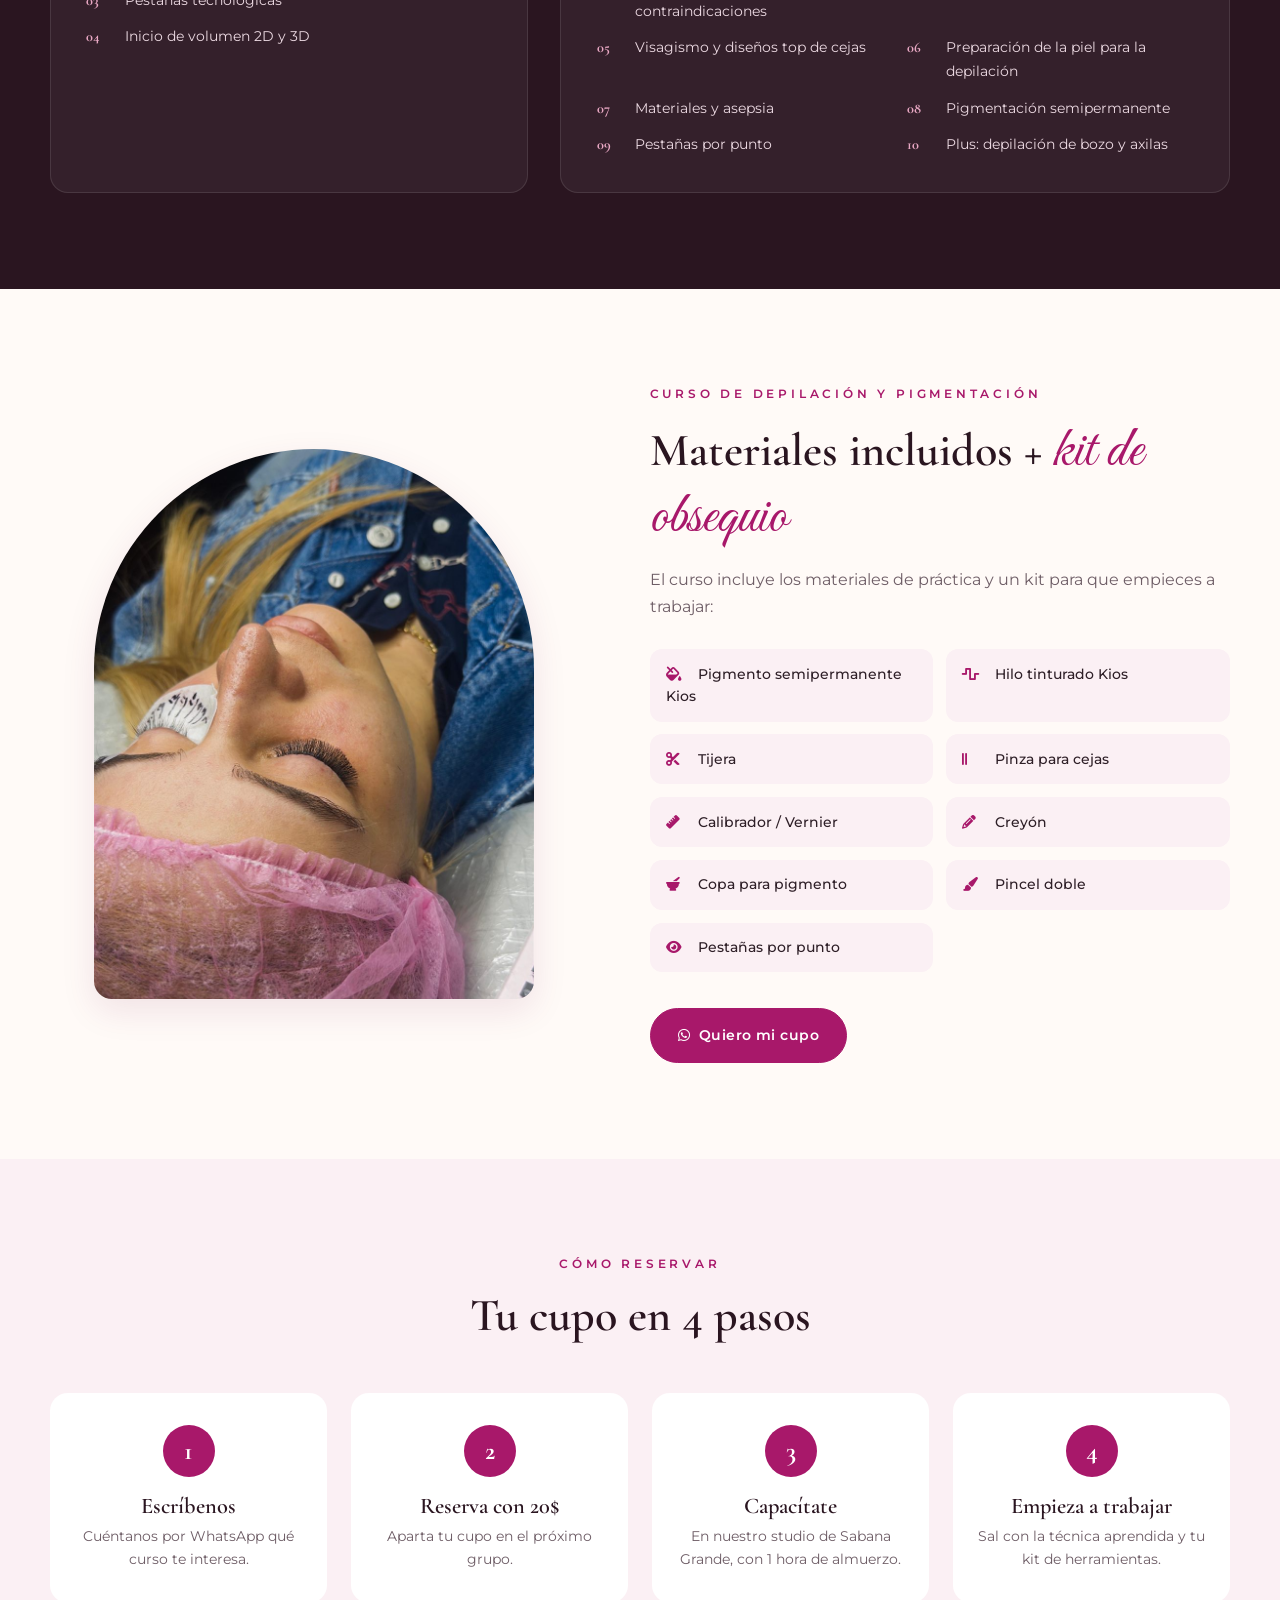
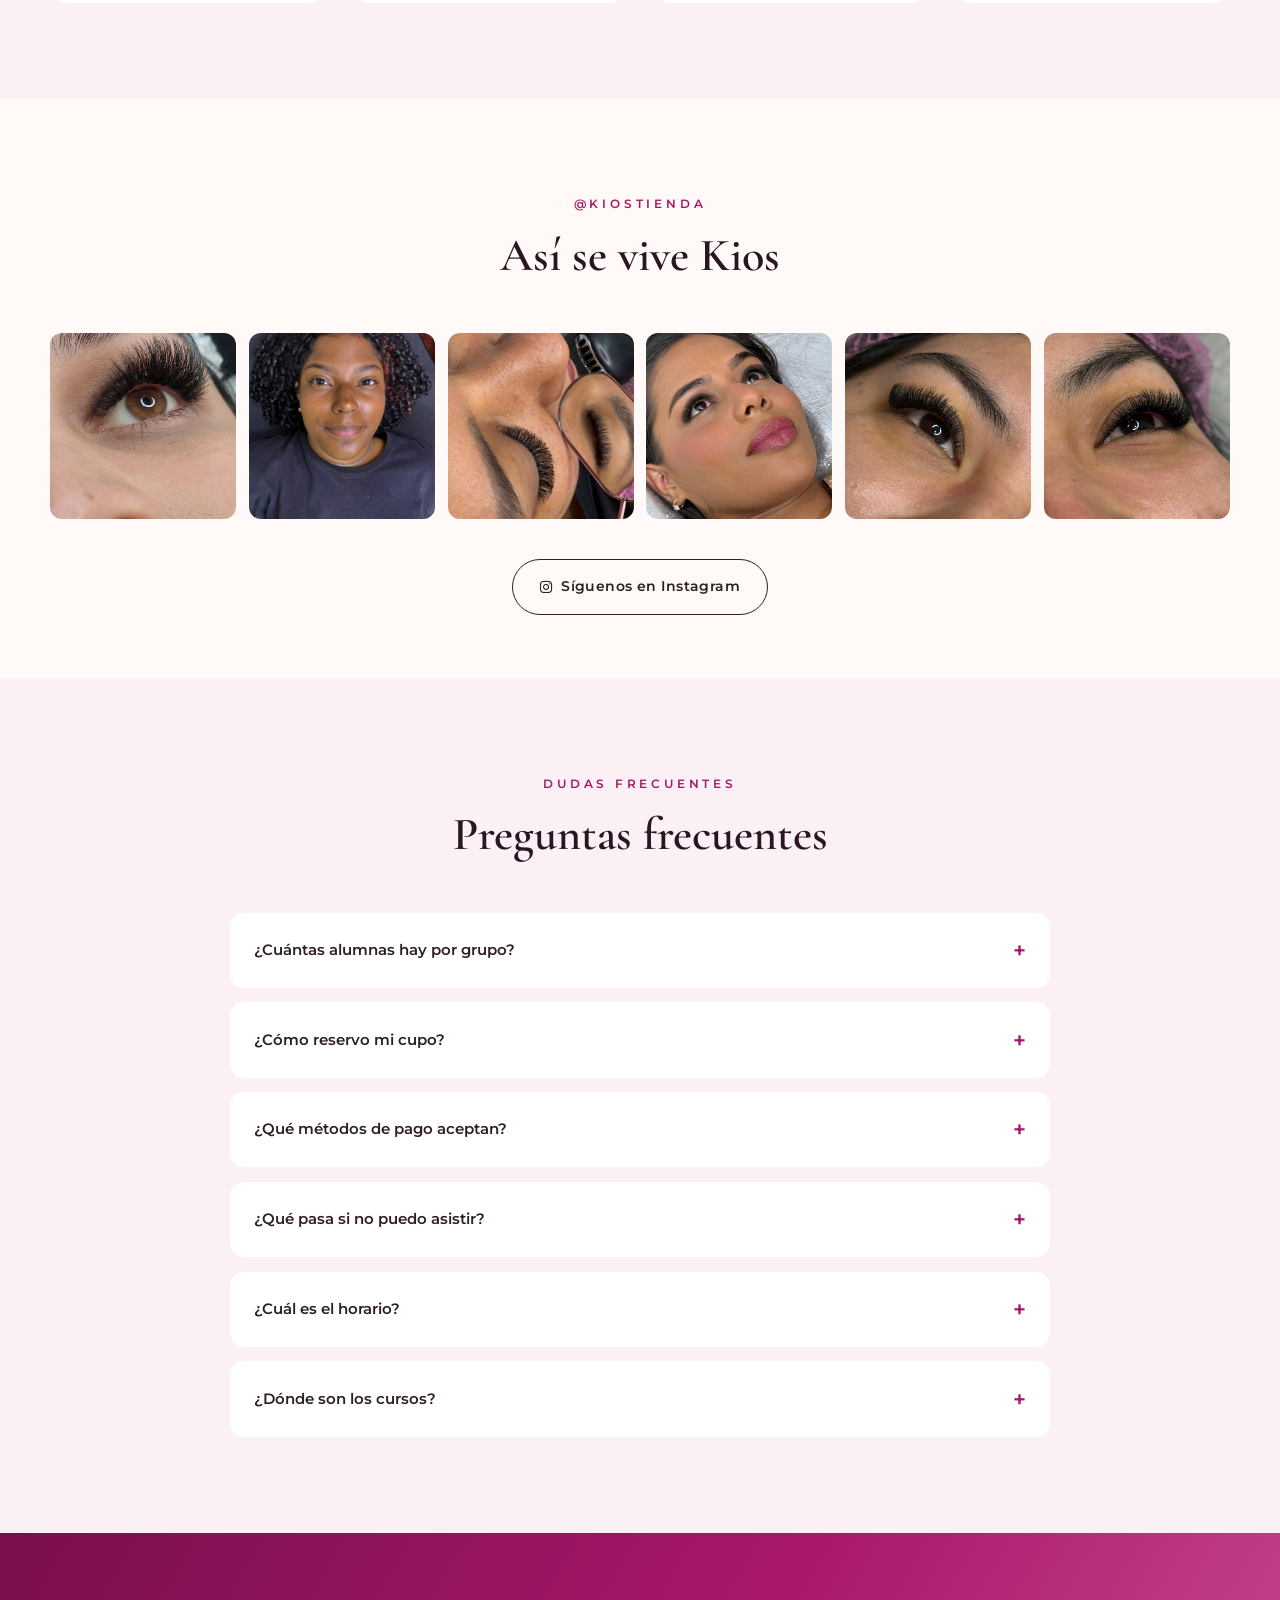
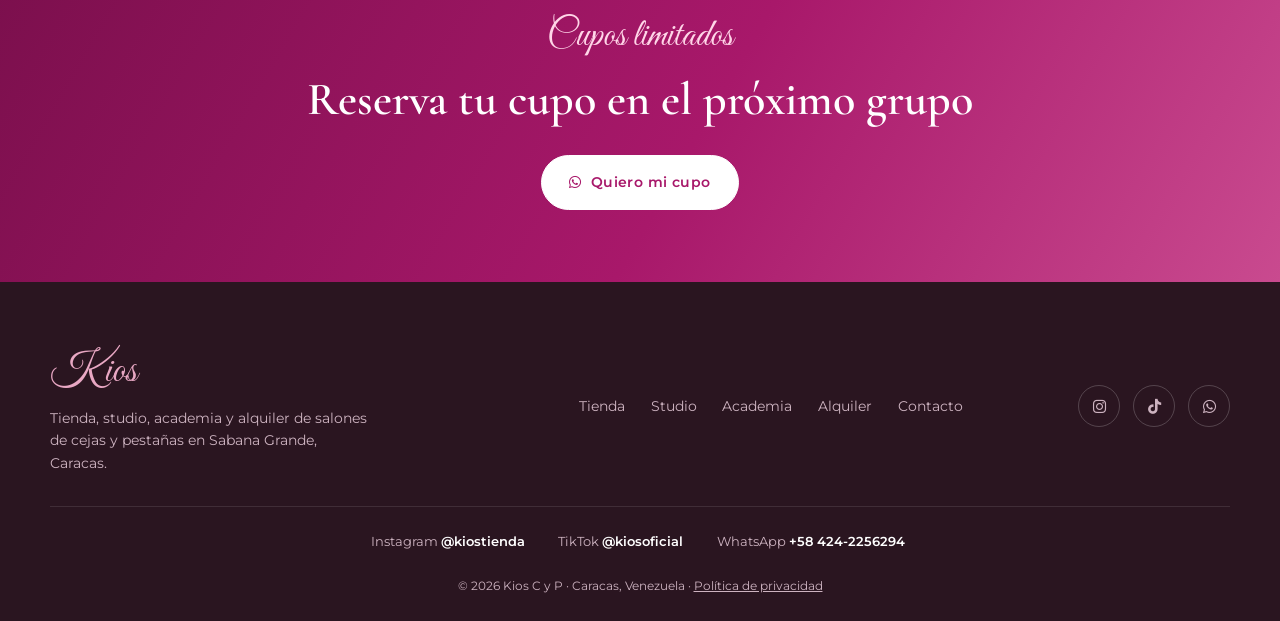
==== commit d9cb63c5: "Unificar contacto: solo Instagram @kiostienda, TikTok @kiosoficial y WhatsApp +58 424-2256294; corre" ====
--- a/academia.html
+++ b/academia.html
@@ -248,7 +248,7 @@
     <section class="section section--tight" id="galeria">
       <div class="container">
         <div class="section__head reveal">
-          <p class="eyebrow">@kios.studio</p>
+          <p class="eyebrow">@kiostienda</p>
           <h2>Así se vive Kios</h2>
         </div>
         <div class="gallery">
@@ -260,7 +260,7 @@
           <img src="assets/img/pestanas-4.jpg" alt="Extensiones de pestañas efecto natural" loading="lazy" />
         </div>
         <div class="gallery__cta reveal">
-          <a href="https://www.instagram.com/kios.studio/" target="_blank" rel="noopener" class="btn btn--ghost"><i class="fab fa-instagram"></i> Síguenos en Instagram</a>
+          <a href="https://www.instagram.com/kiostienda/" target="_blank" rel="noopener" class="btn btn--ghost"><i class="fab fa-instagram"></i> Síguenos en Instagram</a>
         </div>
       </div>
     </section>
@@ -329,14 +329,13 @@
       <div class="footer__social">
         <a href="https://www.instagram.com/kiostienda/" target="_blank" rel="noopener" aria-label="Instagram de la tienda"><i class="fab fa-instagram"></i></a>
         <a href="https://www.tiktok.com/@kiosoficial" target="_blank" rel="noopener" aria-label="TikTok"><i class="fab fa-tiktok"></i></a>
-        <a href="https://wa.me/582127624461" target="_blank" rel="noopener" aria-label="WhatsApp"><i class="fab fa-whatsapp"></i></a>
+        <a href="https://wa.me/584242256294" target="_blank" rel="noopener" aria-label="WhatsApp"><i class="fab fa-whatsapp"></i></a>
       </div>
     </div>
     <ul class="footer__accounts">
-      <li><a href="https://www.instagram.com/kiostienda/" target="_blank" rel="noopener">@kiostienda</a> productos y envíos</li>
-      <li><a href="https://www.instagram.com/kios.studio/" target="_blank" rel="noopener">@kios.studio</a> servicios y cursos</li>
-      <li><a href="https://www.instagram.com/kios.micropigmentacion/" target="_blank" rel="noopener">@kios.micropigmentacion</a> cejas y micropigmentación</li>
-      <li><a href="https://www.tiktok.com/@kiosoficial" target="_blank" rel="noopener">TikTok @kiosoficial</a> novedades de la tienda</li>
+      <li>Instagram <a href="https://www.instagram.com/kiostienda/" target="_blank" rel="noopener">@kiostienda</a></li>
+      <li>TikTok <a href="https://www.tiktok.com/@kiosoficial" target="_blank" rel="noopener">@kiosoficial</a></li>
+      <li>WhatsApp <a href="https://wa.me/584242256294" target="_blank" rel="noopener">+58 424-2256294</a></li>
     </ul>
     <p class="footer__copy">© <span id="year"></span> Kios C y P · Caracas, Venezuela · <a href="privacidad.html">Política de privacidad</a></p>
   </footer>
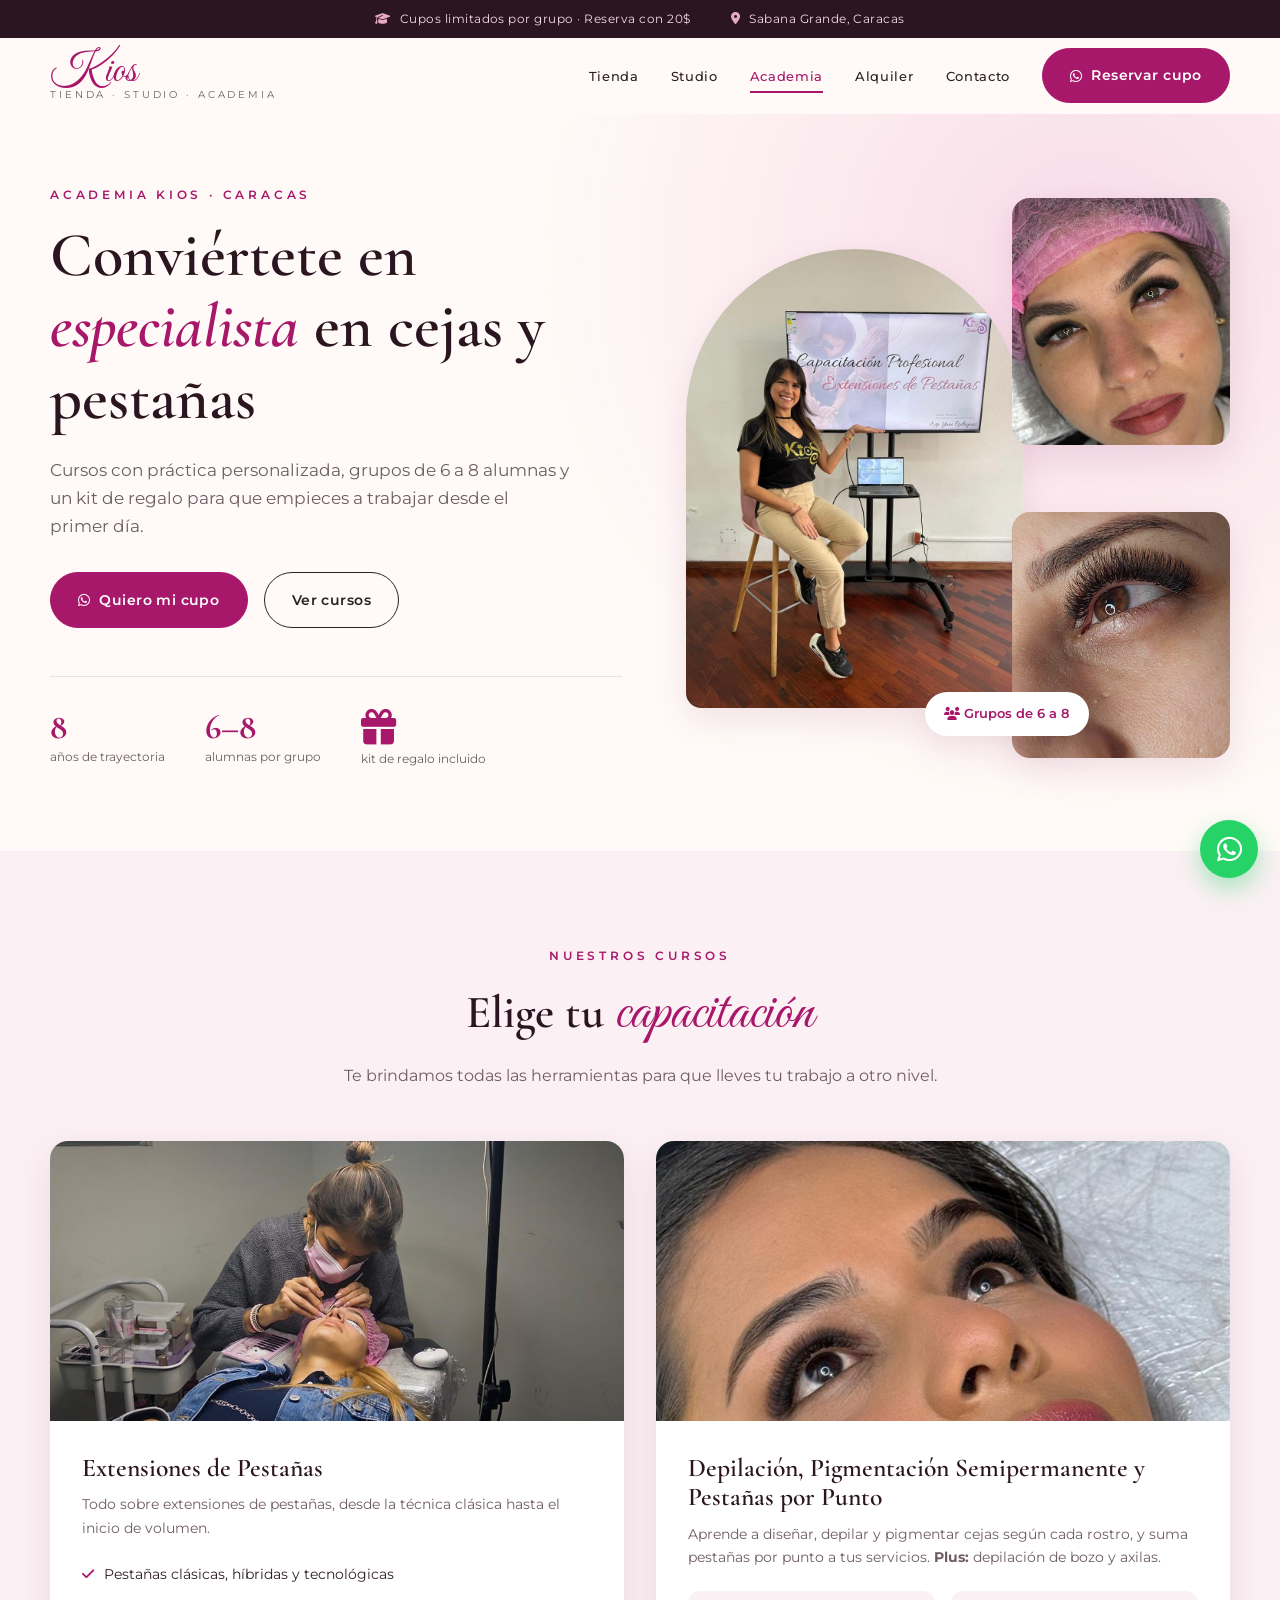
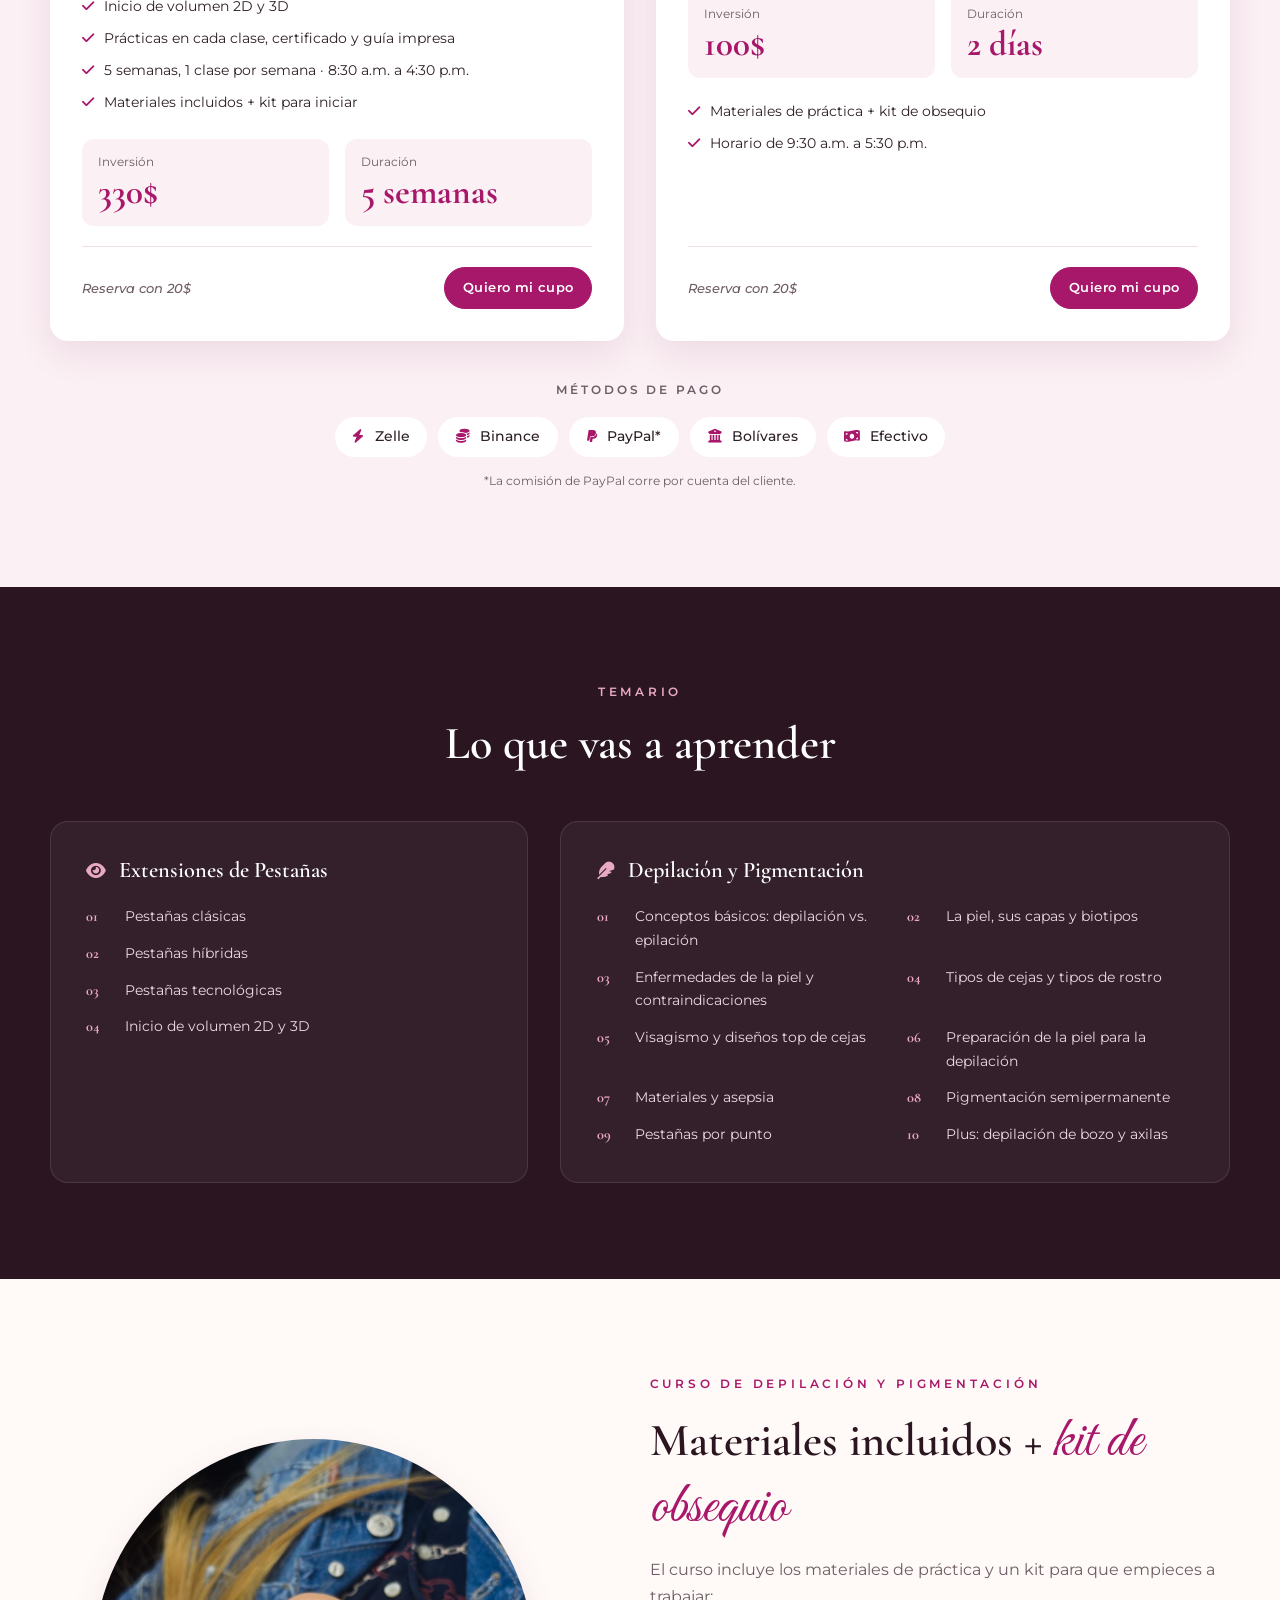
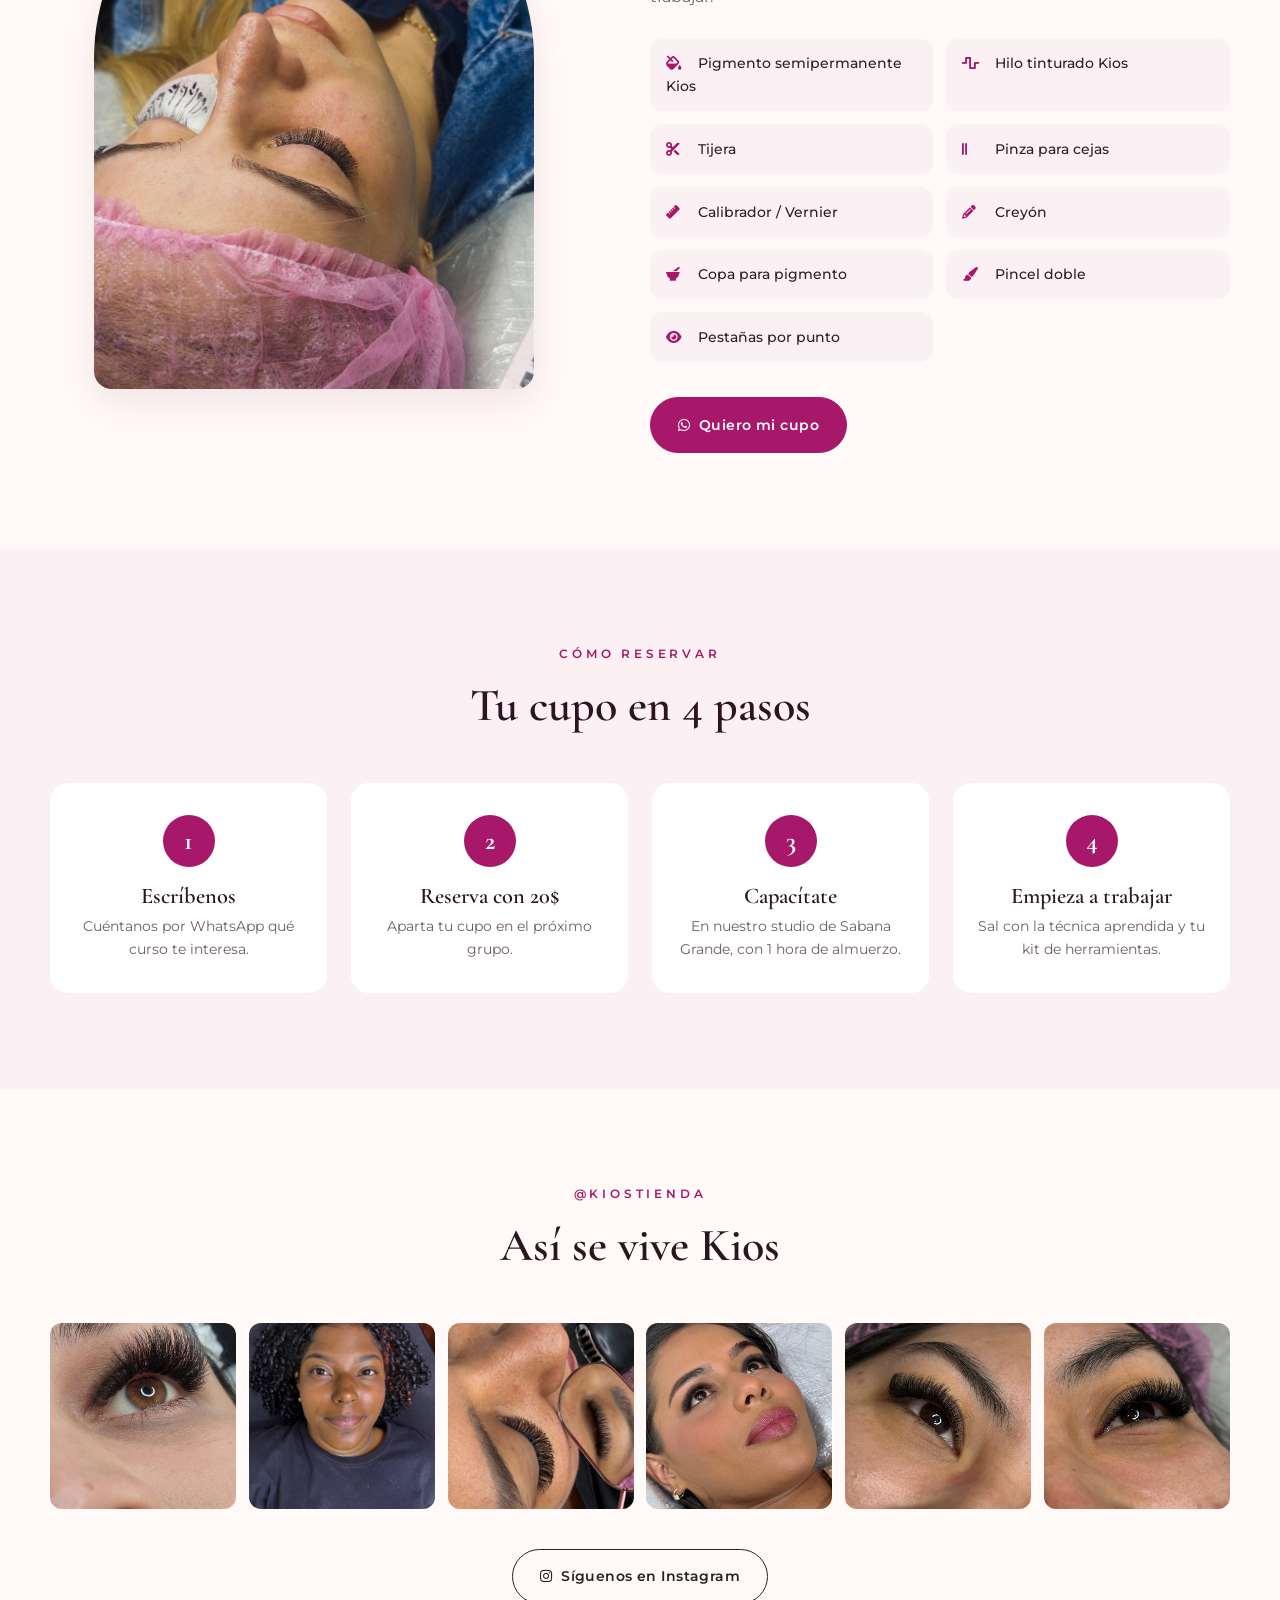
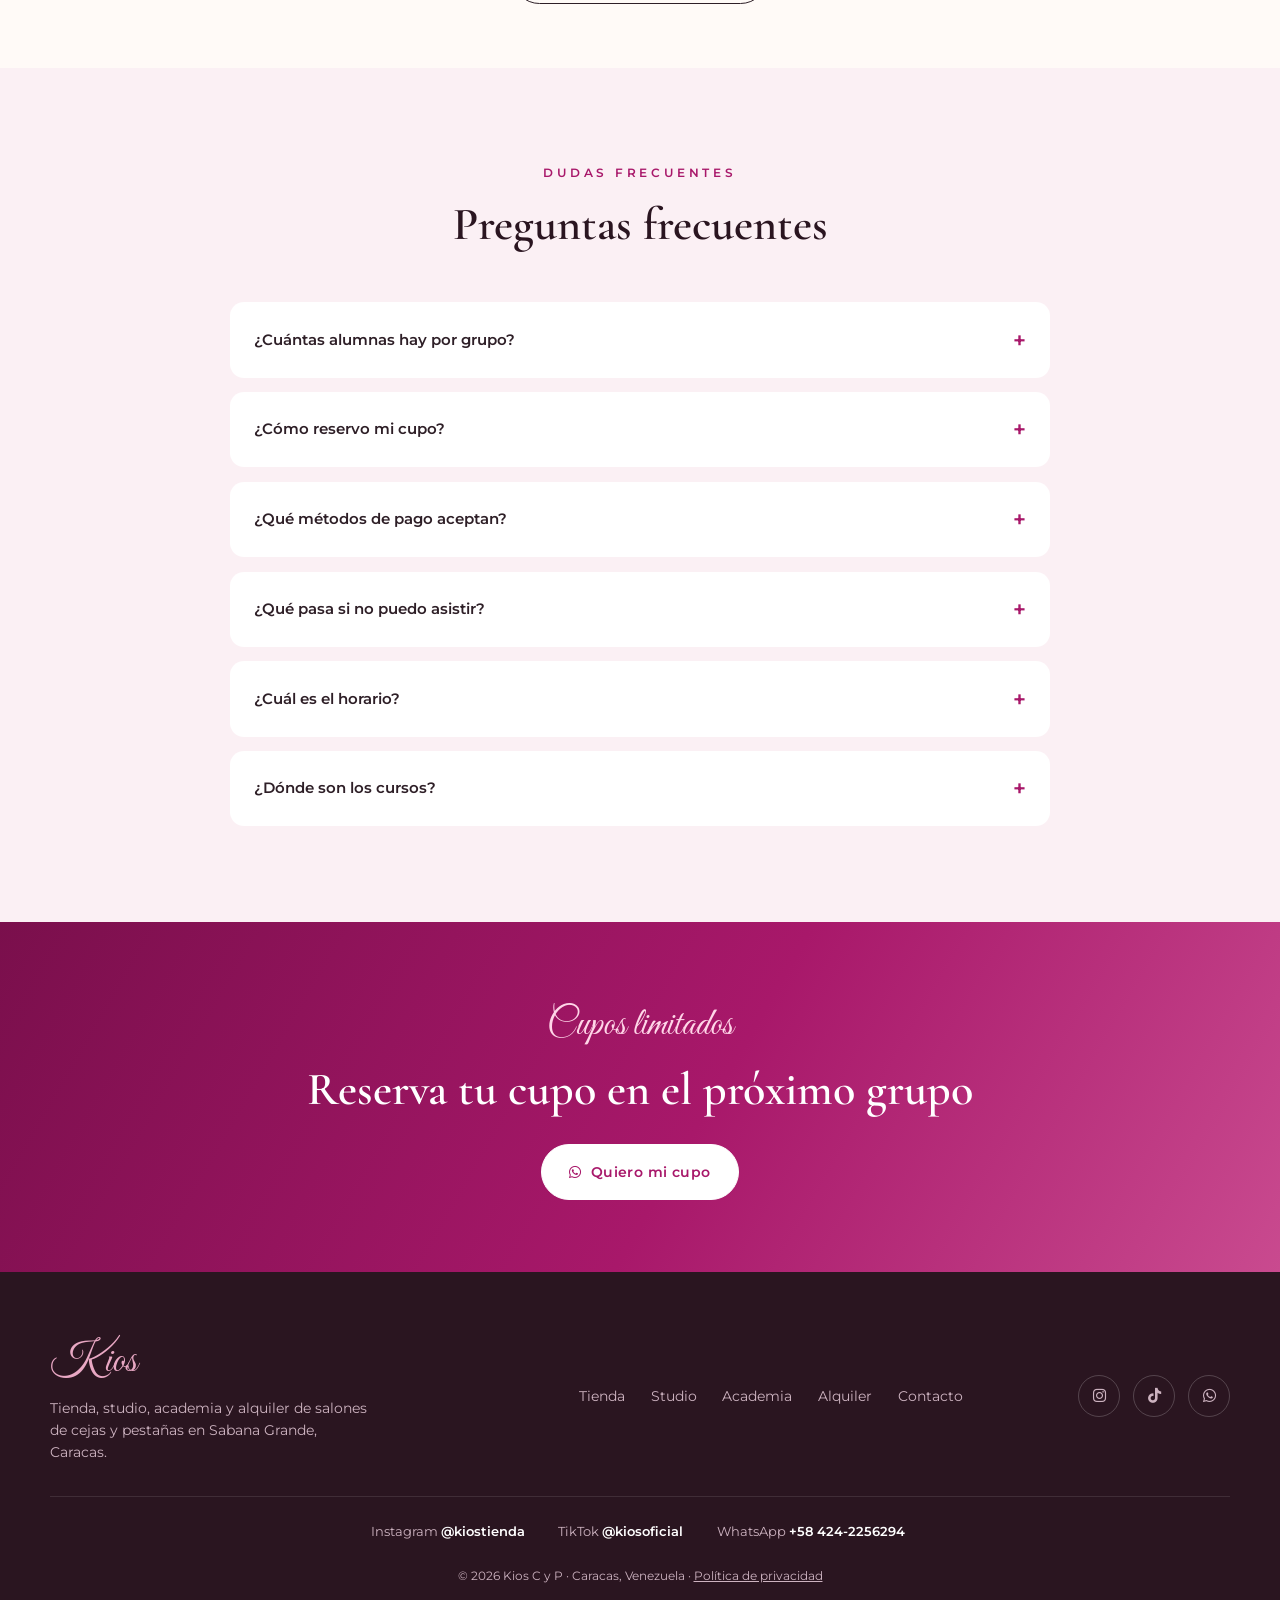
==== commit 5879b0af: "Academia: quitar tarjetas 'Por qué formarte' que repetían los datos del inicio Co-Authored-By: Claud" ====
--- a/academia.html
+++ b/academia.html
@@ -145,22 +145,6 @@
             <li><i class="fas fa-money-bill-wave"></i> Efectivo</li>
           </ul>
           <small>*La comisión de PayPal corre por cuenta del cliente.</small>
-        </div>
-      </div>
-    </section>
-
-    <!-- ========== POR QUÉ KIOS ========== -->
-    <section class="section" id="porque">
-      <div class="container">
-        <div class="section__head reveal">
-          <p class="eyebrow">Por qué formarte con nosotras</p>
-          <h2>Somos tu complemento perfecto</h2>
-        </div>
-        <div class="why">
-          <div class="why__item reveal"><i class="fas fa-users"></i><h3>Grupos de 6 a 8</h3><p>Atención cercana para que resuelvas todas tus dudas durante la capacitación.</p></div>
-          <div class="why__item reveal"><i class="fas fa-hand-sparkles"></i><h3>Práctica personalizada</h3><p>No solo teoría: practicas la técnica con acompañamiento paso a paso.</p></div>
-          <div class="why__item reveal"><i class="fas fa-gift"></i><h3>Kit de regalo</h3><p>Te llevas tus herramientas para empezar a trabajar al terminar el curso.</p></div>
-          <div class="why__item reveal"><i class="fas fa-award"></i><h3>8 años de trayectoria</h3><p>Formamos en el mismo studio donde trabajamos, con productos de nuestra propia marca.</p></div>
         </div>
       </div>
     </section>
--- a/css/styles.css
+++ b/css/styles.css
@@ -255,11 +255,13 @@
 .h2 { font-size: clamp(2rem, 3.6vw, 2.9rem); }
 
 /* ========== SERVICIOS DEL STUDIO ========== */
-.services { display: grid; grid-template-columns: repeat(3, 1fr); gap: 1.4rem; }
-.service { background: #fff; border-radius: var(--radius); padding: 2rem 1.6rem; display: flex; flex-direction: column; align-items: flex-start; }
-.service > i { font-size: 1.4rem; color: var(--magenta); background: var(--blush); width: 58px; height: 58px; display: grid; place-items: center; border-radius: 50%; margin-bottom: 1.1rem; }
-.service p { font-size: .88rem; color: var(--gris); margin: .4rem 0 1.4rem; }
-.service .btn { margin-top: auto; }
+.services { background: #fff; border-radius: var(--radius); box-shadow: var(--shadow); max-width: 860px; margin: 0 auto; padding: .4rem 1.6rem; }
+.service { display: grid; grid-template-columns: 46px 1fr auto; column-gap: 1.1rem; align-items: center; padding: 1.1rem 0; border-bottom: 1px solid var(--blush); }
+.service:last-child { border-bottom: 0; }
+.service > i { grid-row: 1 / 3; font-size: 1.05rem; color: var(--magenta); background: var(--blush); width: 46px; height: 46px; display: grid; place-items: center; border-radius: 50%; }
+.service h3 { grid-column: 2; font-size: 1.3rem; margin: 0; }
+.service p { grid-column: 2; font-size: .86rem; color: var(--gris); margin: .15rem 0 0; }
+.service .btn { grid-column: 3; grid-row: 1 / 3; }
 
 .steps--3 { grid-template-columns: repeat(3, 1fr); }
 
@@ -275,8 +277,7 @@
 @media (max-width: 1100px) {
   .why, .steps { grid-template-columns: repeat(2, 1fr); }
   .doors { grid-template-columns: repeat(2, 1fr); }
-  .door img { aspect-ratio: 16 / 10; }
-  .services { grid-template-columns: repeat(2, 1fr); }
+  .door img { aspect-ratio: 1 / 1; }
 }
 
 @media (max-width: 900px) {
@@ -319,7 +320,13 @@
   .syllabus__col:last-child ol { grid-template-columns: 1fr; }
   .contact__map iframe { height: 320px; }
   .rates { padding: .4rem 1.1rem 1rem; }
-  .doors, .services, .steps--3 { grid-template-columns: 1fr; }
+  .doors, .steps--3 { grid-template-columns: 1fr; }
+  .services { padding: .2rem 1.1rem; }
+  .service { grid-template-columns: 40px 1fr 42px; column-gap: .8rem; }
+  .service > i { width: 40px; height: 40px; font-size: .95rem; }
+  .service h3 { font-size: 1.15rem; }
+  .service .btn { font-size: 0; width: 42px; height: 42px; padding: 0; justify-content: center; border-radius: 50%; }
+  .service .btn i { font-size: 1.1rem; margin: 0; }
   .home-hero { padding: 3rem 0 2.2rem; }
   .doors-wrap { padding-bottom: 3.5rem; }
   .footer__accounts { flex-direction: column; align-items: center; text-align: center; }
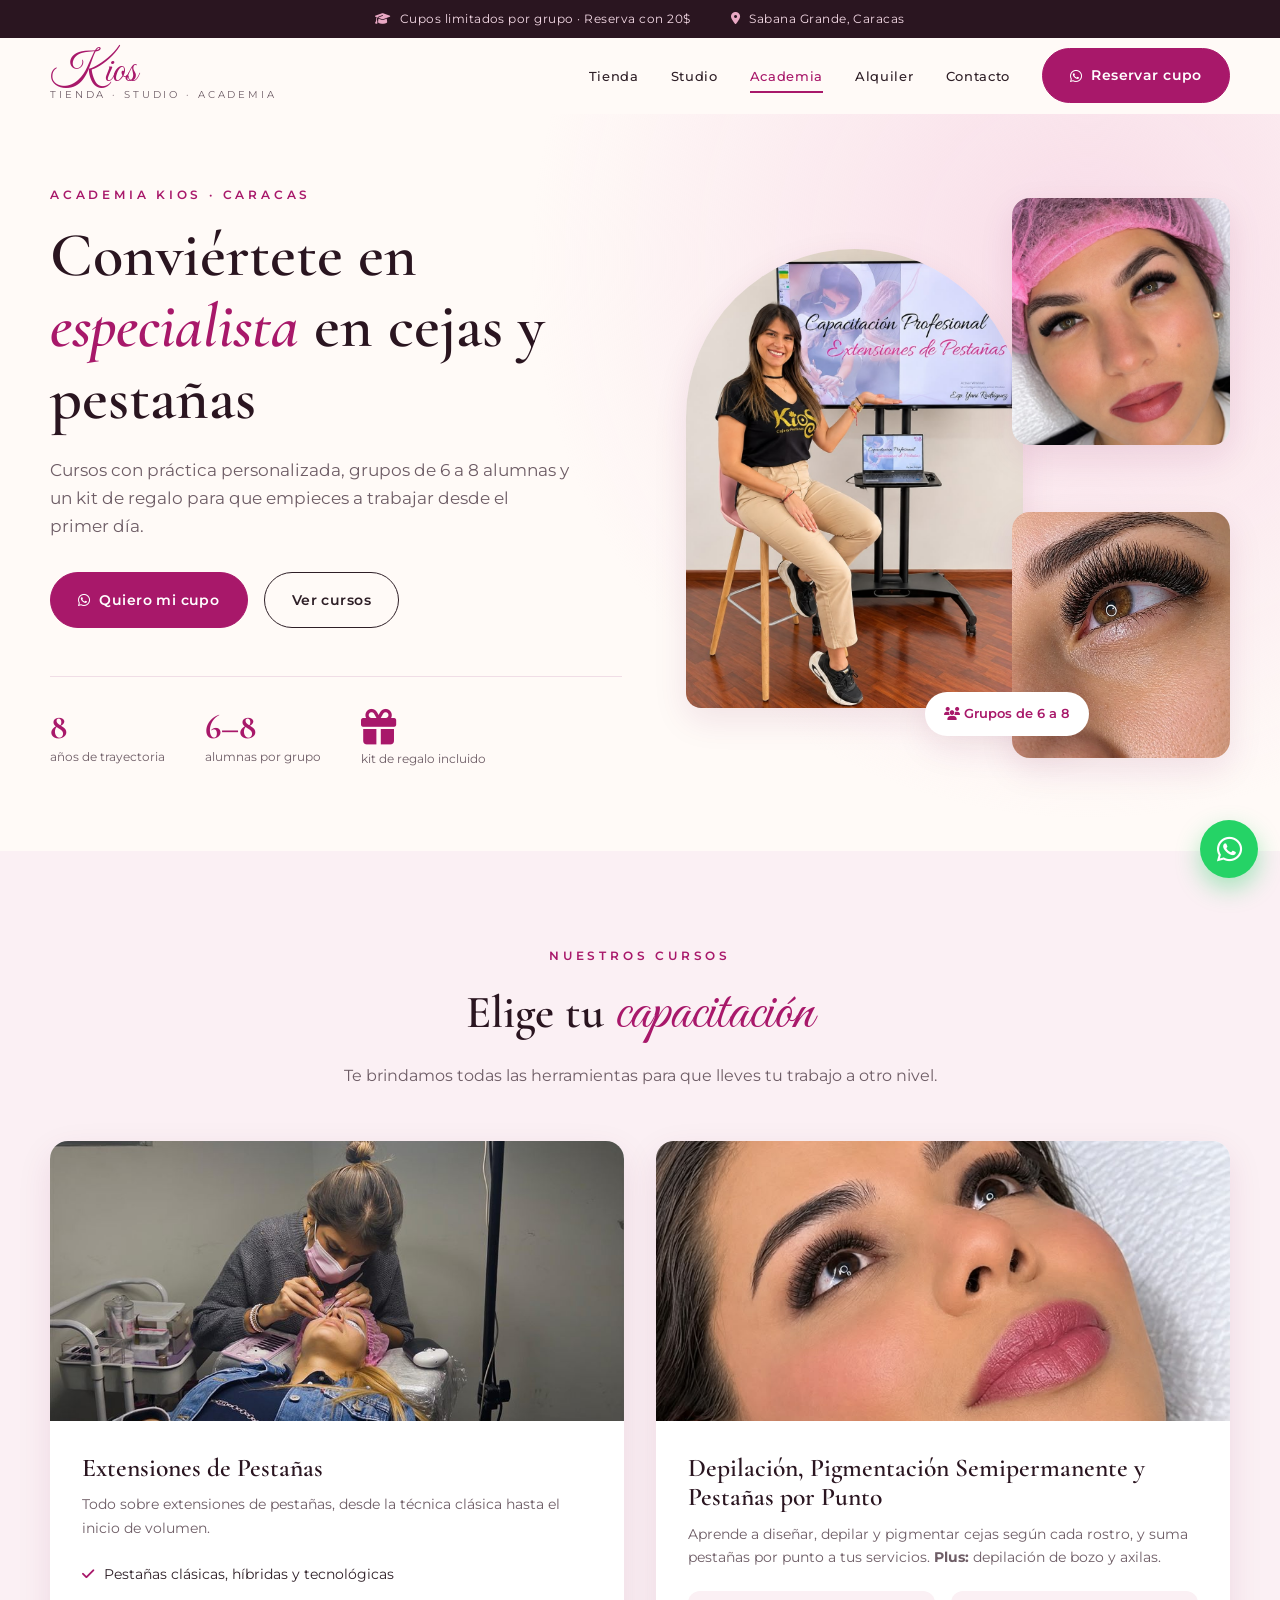
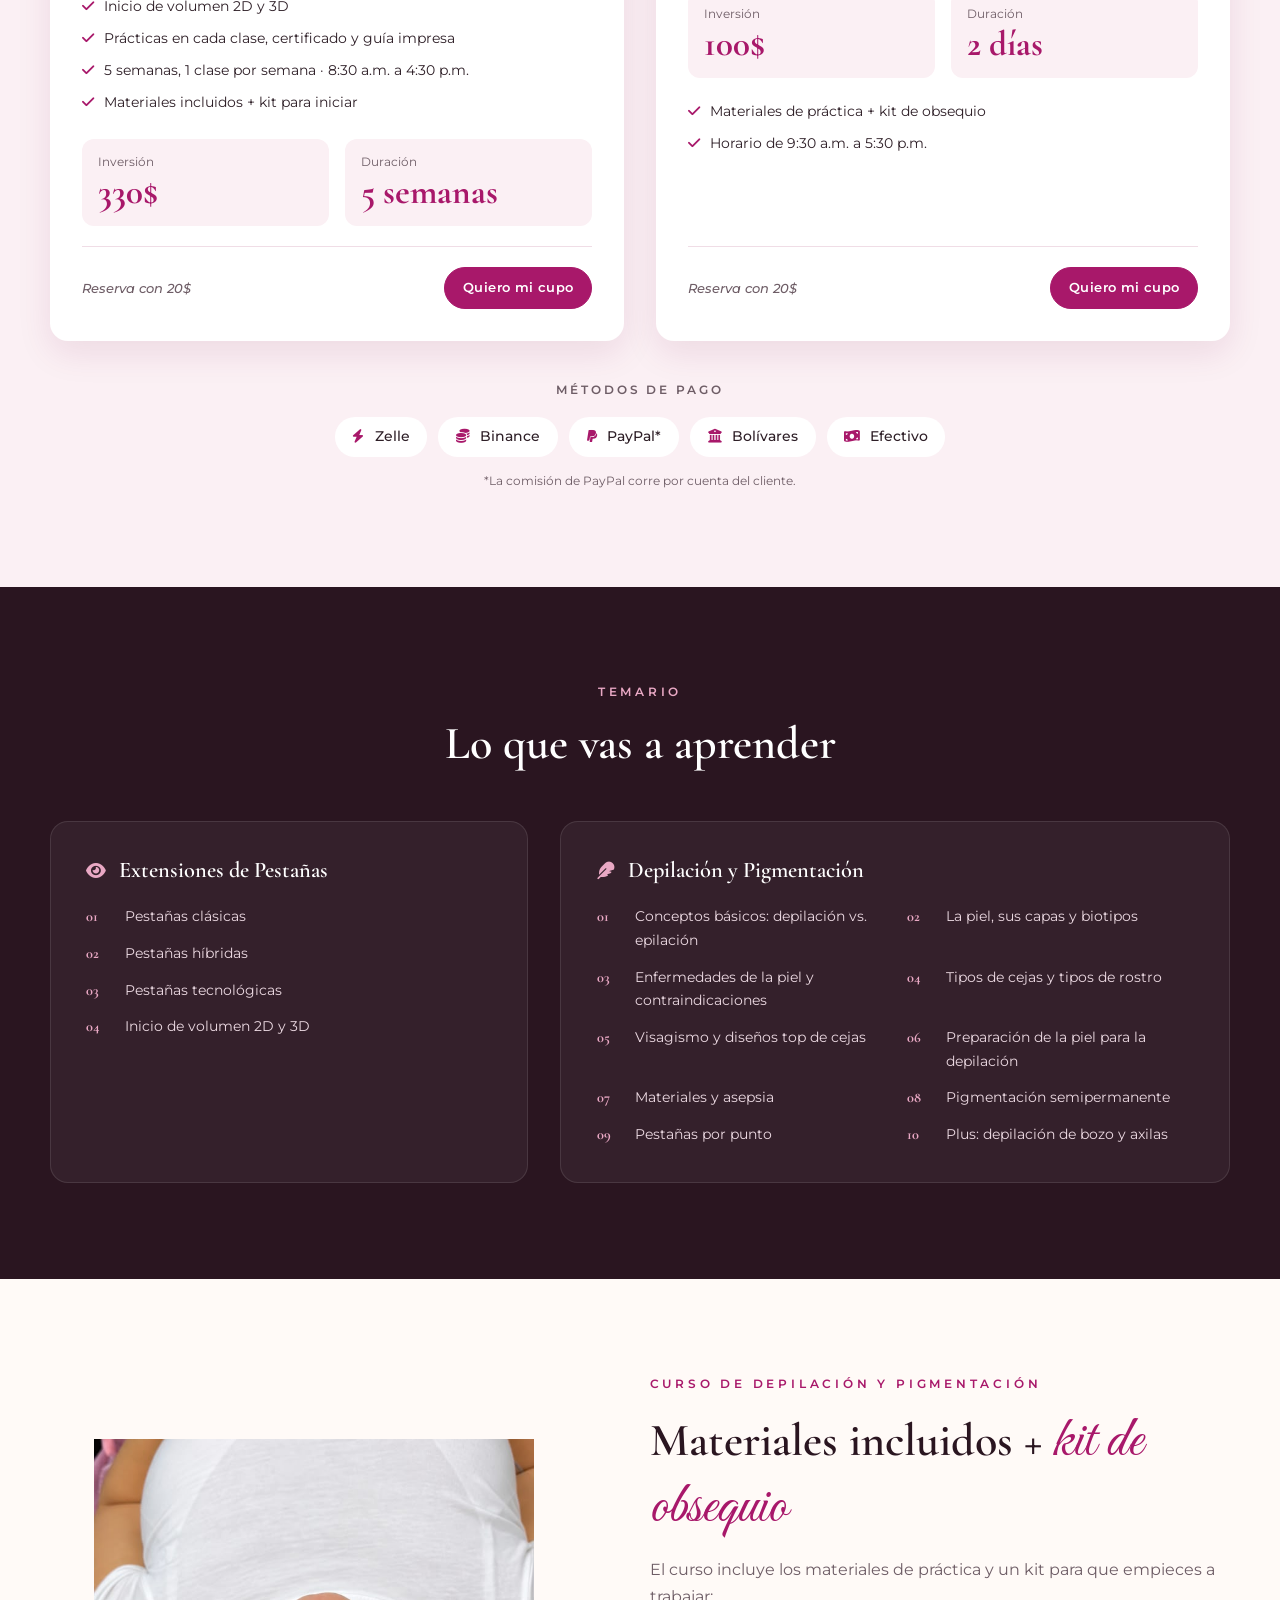
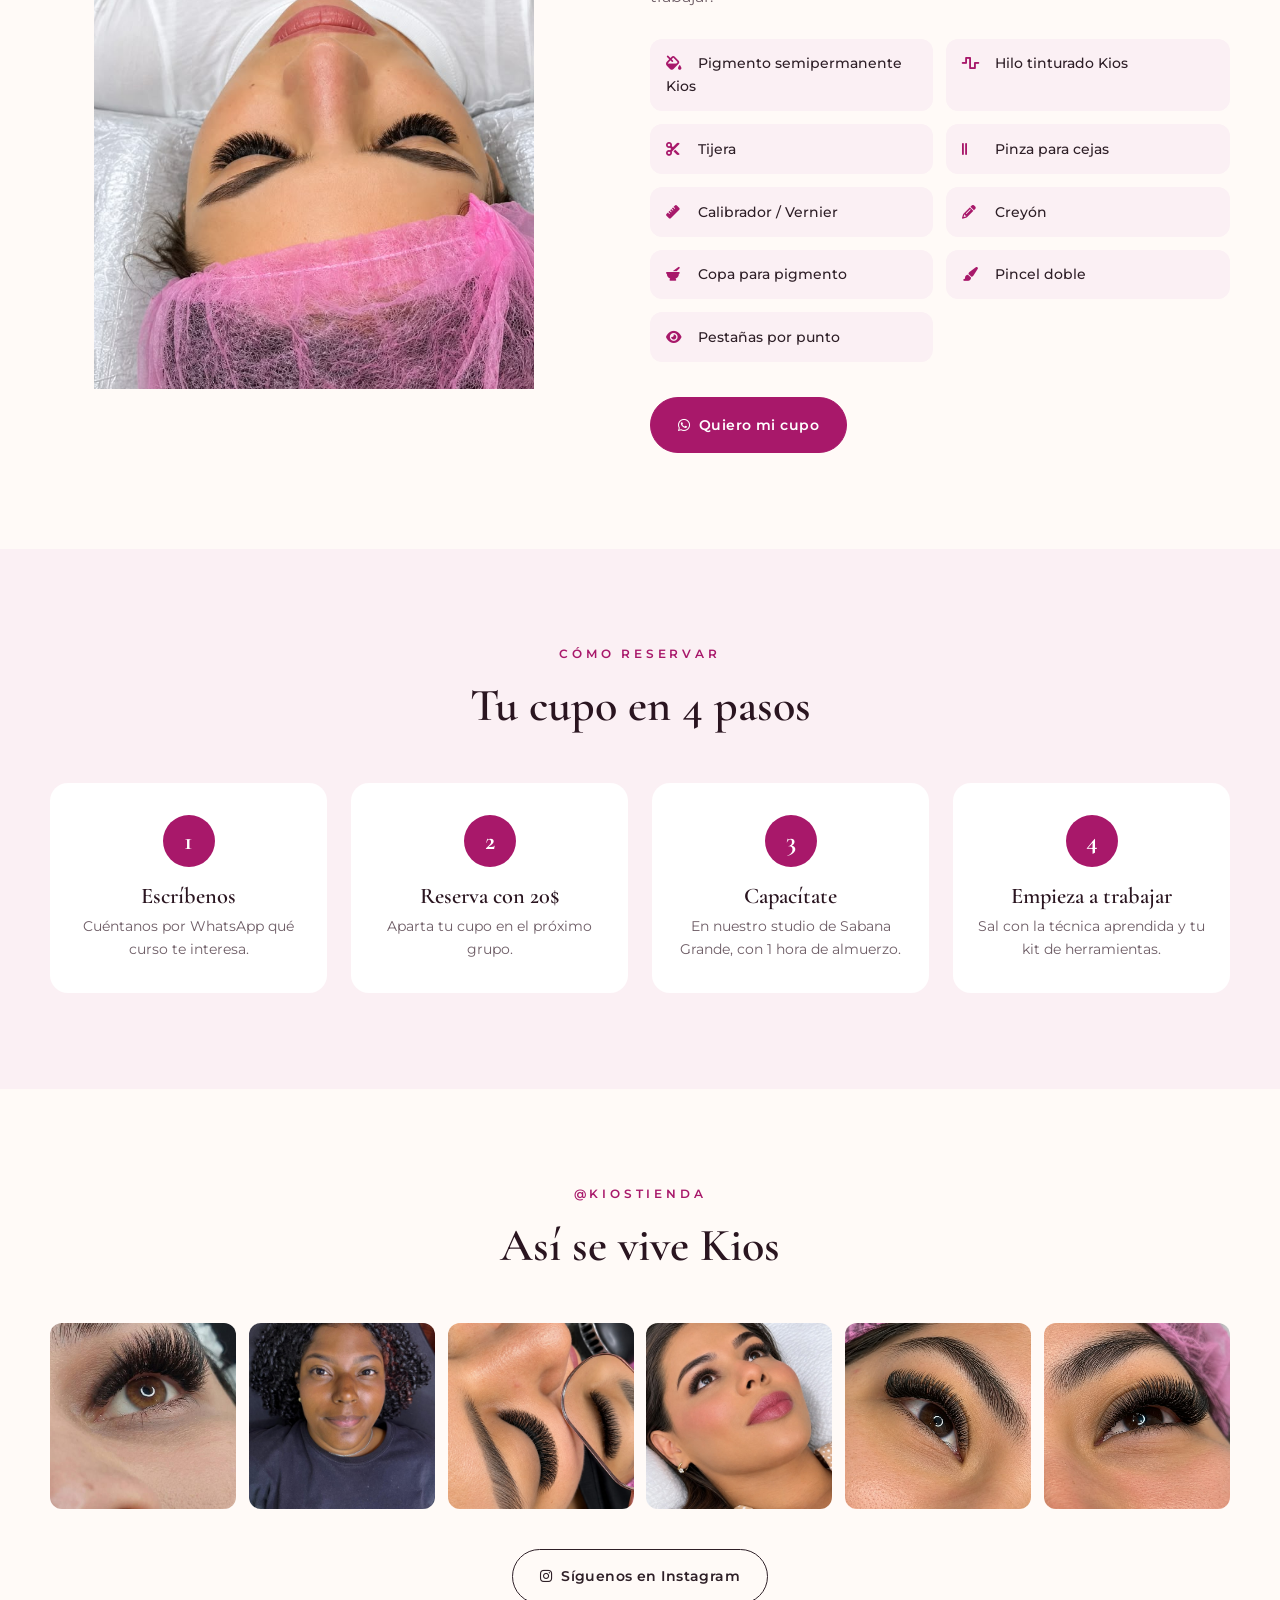
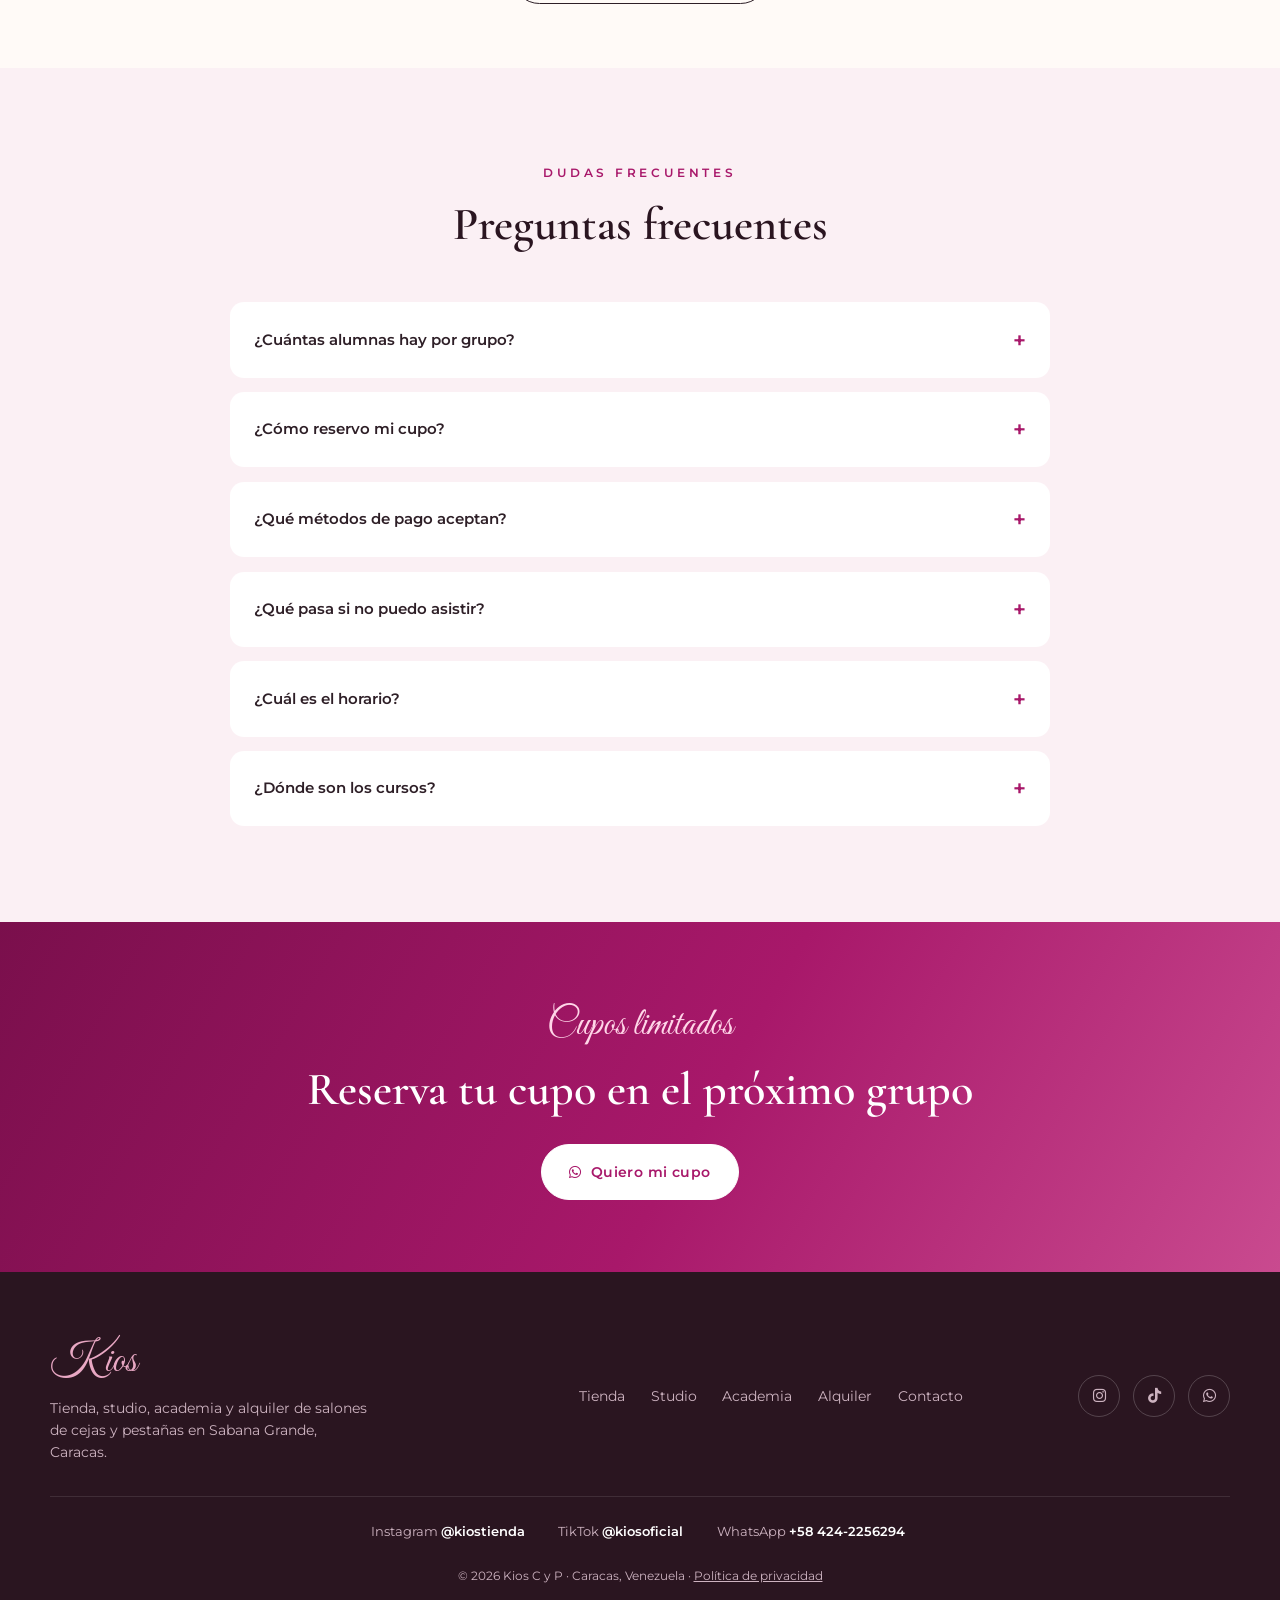
==== commit becd6d9f: "Academia: foto de cejas vista desde arriba, sin marco de arco, en el bloque del kit Co-Authored-By: " ====
--- a/academia.html
+++ b/academia.html
@@ -29,10 +29,10 @@
   <!-- ========== NAVBAR ========== -->
   <header class="navbar" id="navbar">
     <div class="container navbar__inner">
-      <a href="index.html" class="navbar__logo" aria-label="Kios, ir al inicio">
-        <span class="logo__word">Kios</span>
-        <span class="logo__sub">Tienda · Studio · Academia</span>
-      </a>
+      <div class="navbar__logo">
+        <a href="index.html" class="logo__word" aria-label="Kios, ir al inicio">Kios</a>
+        <span class="logo__sub"><a href="tienda.html">Tienda</a> · <a href="studio.html">Studio</a> · <a href="academia.html">Academia</a></span>
+      </div>
 
       <nav class="navbar__links" id="navLinks">
         <a href="tienda.html">Tienda</a>
@@ -190,7 +190,7 @@
     <section class="section" id="kit">
       <div class="container split">
         <div class="split__media reveal">
-          <img src="assets/img/pestanas-aplicacion.jpg" alt="Aplicación de extensiones de pestañas" loading="lazy" />
+          <img src="assets/img/cejas-desde-arriba.jpg" alt="Diseño de cejas y pestañas visto desde arriba" loading="lazy" style="object-position: center 50%" />
         </div>
         <div class="split__text reveal">
           <p class="eyebrow">Curso de Depilación y Pigmentación</p>
--- a/css/styles.css
+++ b/css/styles.css
@@ -63,6 +63,8 @@
 .logo__word { font-family: var(--font-script); font-size: 2.6rem; color: var(--magenta); }
 .logo__word--light { color: var(--rosa); }
 .logo__sub { font-size: .6rem; letter-spacing: .3em; text-transform: uppercase; color: var(--gris); margin-top: -.2rem; }
+.logo__sub a { color: inherit; padding: .35rem 0; transition: color .2s; }
+.logo__sub a:hover { color: var(--magenta); }
 .navbar__links { display: flex; gap: 2rem; margin-left: auto; }
 .navbar__links a { font-size: .84rem; font-weight: 500; letter-spacing: .05em; position: relative; }
 .navbar__links a::after { content: ''; position: absolute; left: 0; bottom: -6px; width: 0; height: 1.5px; background: var(--magenta); transition: width .25s; }
@@ -81,7 +83,7 @@
 
 .hero__media { position: relative; height: 560px; }
 .hero__img { position: absolute; object-fit: cover; border-radius: var(--radius); box-shadow: var(--shadow); }
-.hero__img--main { width: 62%; height: 82%; left: 0; top: 9%; border-radius: 200px 200px var(--radius) var(--radius); }
+.hero__img--main { width: 62%; height: 82%; left: 0; top: 9%; border-radius: 200px 200px var(--radius) var(--radius); object-position: center 12%; }
 .hero__img--top { width: 40%; height: 44%; right: 0; top: 0; }
 .hero__img--bottom { width: 40%; height: 44%; right: 0; bottom: 0; }
 .hero__badge { position: absolute; left: 44%; bottom: 4%; background: #fff; padding: .7rem 1.2rem; border-radius: 999px; font-weight: 600; font-size: .82rem; box-shadow: var(--shadow); color: var(--magenta); }
@@ -104,7 +106,7 @@
 
 /* ========== SPLIT (kit) ========== */
 .split { display: grid; grid-template-columns: 1fr 1.1fr; gap: 4.5rem; align-items: center; }
-.split__media img { width: 100%; max-width: 440px; margin-inline: auto; aspect-ratio: 4 / 5; object-fit: cover; border-radius: 220px 220px var(--radius) var(--radius); box-shadow: var(--shadow); object-position: center 15%; }
+.split__media img { width: 100%; max-width: 440px; margin-inline: auto; aspect-ratio: 4 / 5; object-fit: cover; object-position: center 15%; }
 .split__text .section__lead { margin-bottom: 1.8rem; }
 
 .kit { display: grid; grid-template-columns: repeat(2, 1fr); gap: .8rem; margin-bottom: 2.2rem; }
@@ -250,7 +252,20 @@
 /* ========== CABECERA DE PÁGINA INTERNA ========== */
 .page-hero { padding: 4rem 0; background: radial-gradient(circle at 85% 20%, #f8dce8 0, transparent 45%), var(--crema); }
 .page-hero__inner { display: grid; grid-template-columns: 1.1fr 1fr; gap: 4rem; align-items: center; }
-.page-hero__img { width: 100%; max-width: 420px; margin-inline: auto; aspect-ratio: 4 / 5; object-fit: cover; border-radius: 210px 210px var(--radius) var(--radius); box-shadow: var(--shadow); }
+.page-hero__img { width: 100%; max-width: 320px; margin-inline: auto; aspect-ratio: 4 / 5; object-fit: cover; }
+.page-hero--ribbon { padding-bottom: 3.5rem; }
+.page-hero__center { text-align: center; max-width: 720px; }
+.page-hero__center .hero__lead { margin-inline: auto; }
+.ribbon { position: relative; margin-top: 3rem; }
+.ribbon__track { display: flex; gap: 14px; overflow-x: auto; scroll-snap-type: x mandatory; scroll-behavior: smooth; scrollbar-width: none; padding-inline: max(16px, calc((100vw - 1180px) / 2)); }
+.ribbon__track::-webkit-scrollbar { display: none; }
+.ribbon__track img { width: 240px; aspect-ratio: 4 / 5; object-fit: cover; flex-shrink: 0; scroll-snap-align: start; scroll-margin-inline: max(16px, calc((100vw - 1180px) / 2)); }
+.ribbon__btn { position: absolute; top: 50%; transform: translateY(-50%); width: 42px; height: 42px; border: 0; border-radius: 50%; background: rgba(255,255,255,.92); color: var(--magenta); font-size: .9rem; cursor: pointer; display: grid; place-items: center; box-shadow: 0 2px 10px rgba(0,0,0,.18); transition: opacity .2s, background .2s; }
+.ribbon__btn:hover { background: #fff; }
+.ribbon__btn:disabled { opacity: 0; pointer-events: none; }
+.ribbon__btn--prev { left: 12px; }
+.ribbon__btn--next { right: 12px; }
+@media (max-width: 600px) { .ribbon { margin-top: 2.2rem; } .ribbon__track { gap: 10px; } .ribbon__track img { width: 160px; } .ribbon__btn { width: 36px; height: 36px; } }
 .page-first { padding-top: 4rem; }
 .h2 { font-size: clamp(2rem, 3.6vw, 2.9rem); }
 
